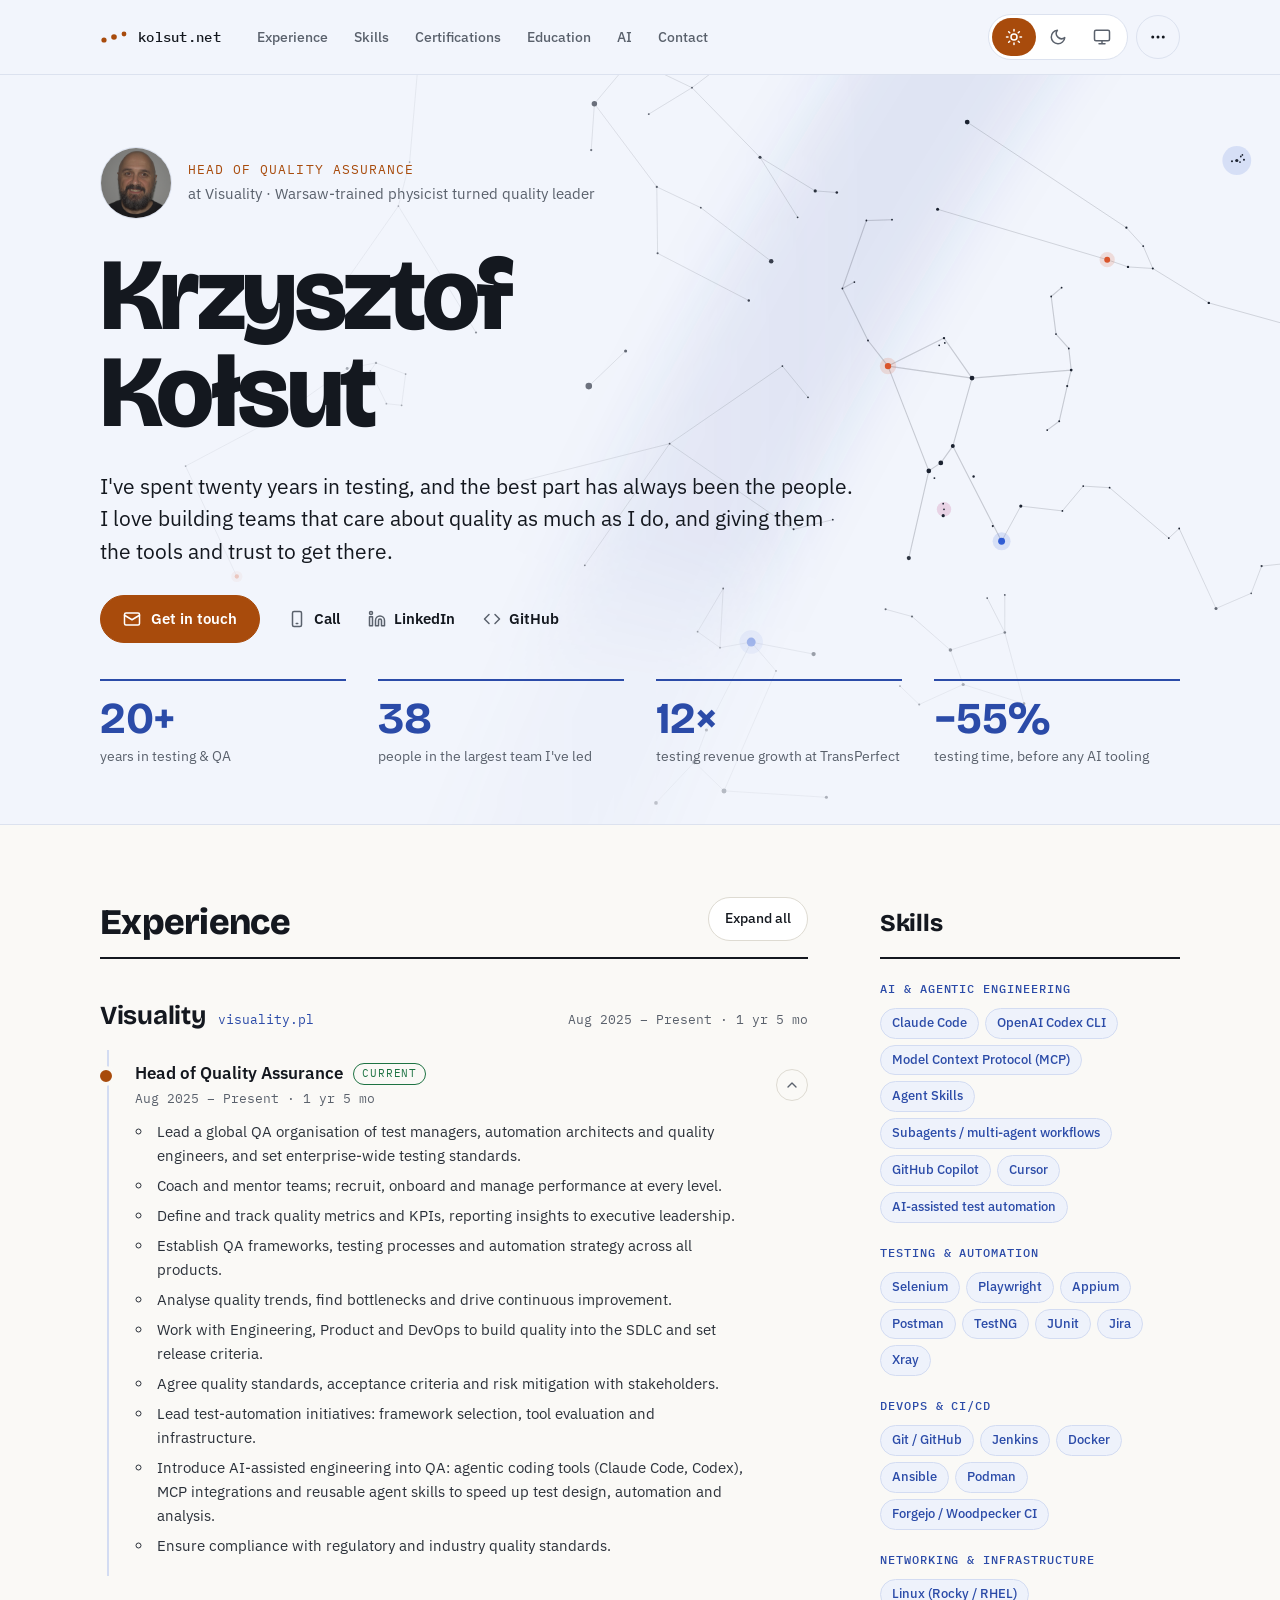
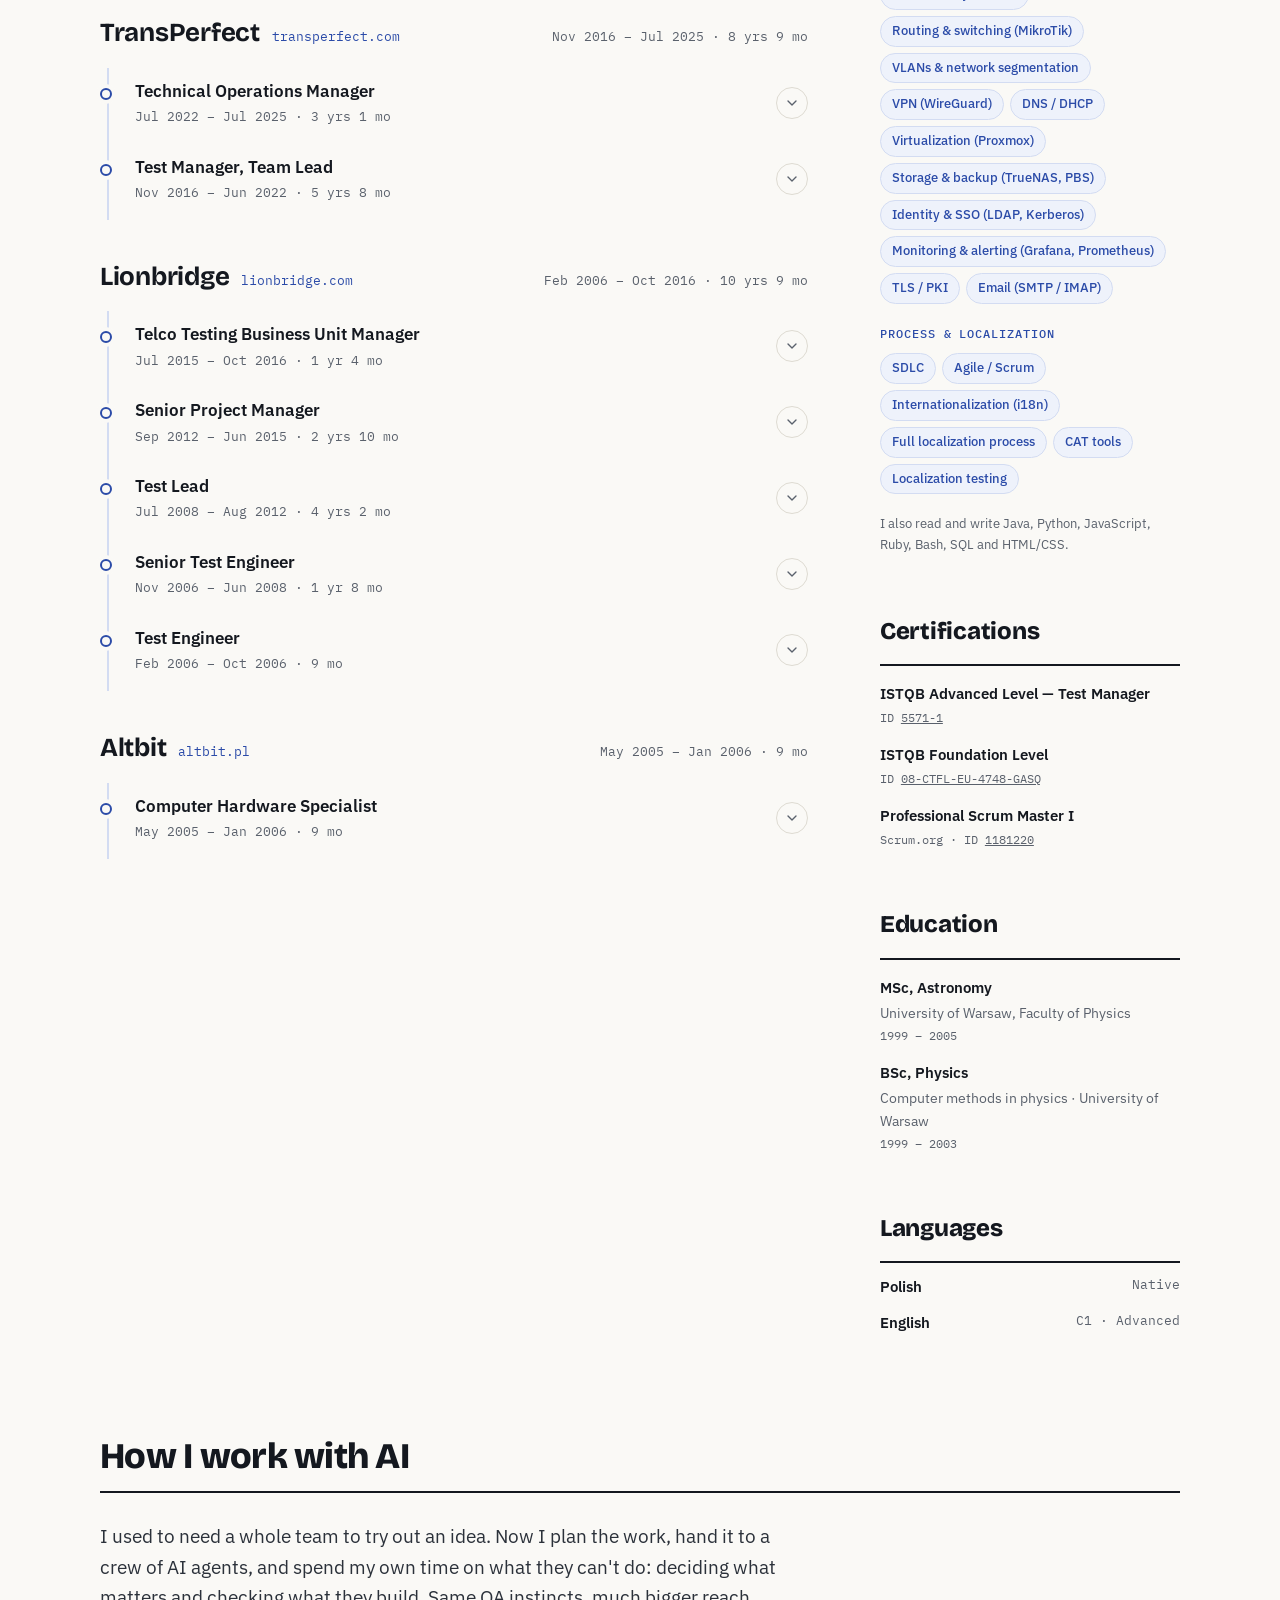
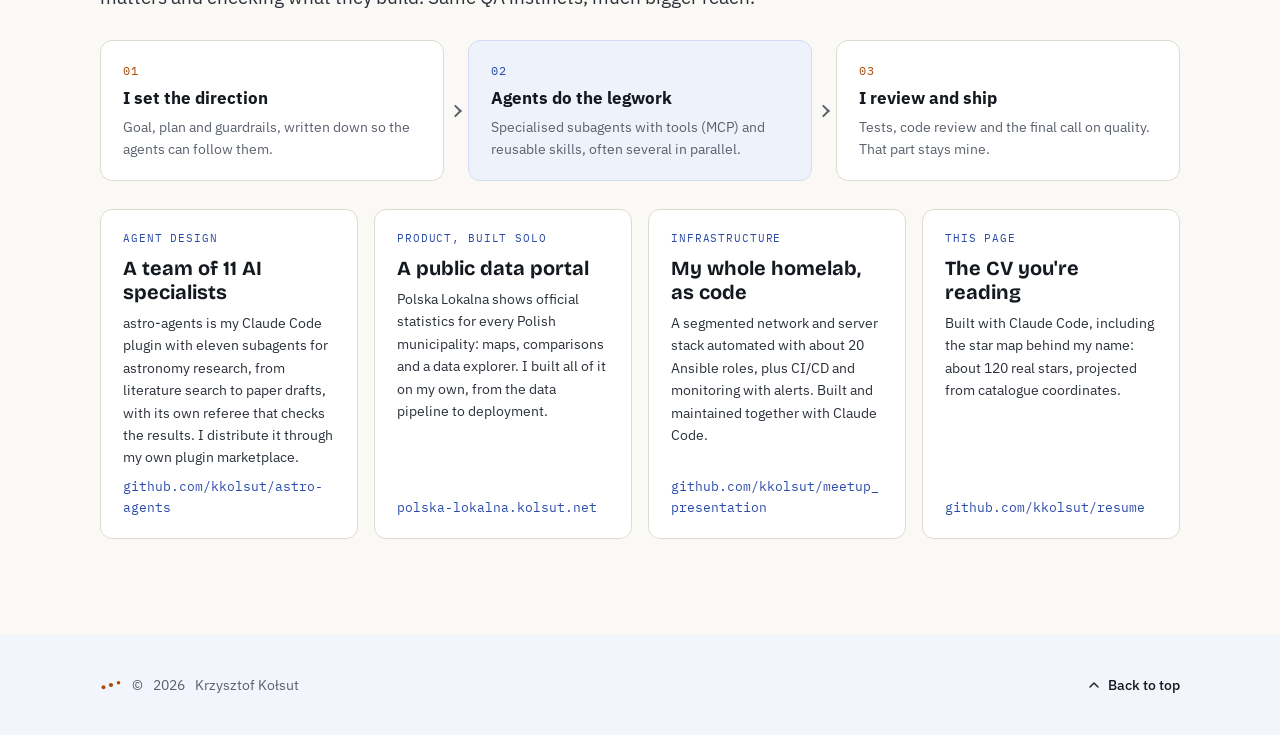
==== index.html @ 527cfa14 "move AI section to the bottom and remove from print" ====
<!DOCTYPE html>
<html lang="en">

<head>
    <meta charset="UTF-8">
    <meta name="viewport" content="width=device-width, initial-scale=1.0">
    <title>Krzysztof Kołsut | CV</title>
    <meta name="description" content="Krzysztof Kołsut — Head of Quality Assurance. Two decades in software testing, test automation and quality leadership.">

    <script>
        // Apply the saved theme before first paint to avoid a flash.
        (function () {
            var pref = 'light';
            try { pref = localStorage.getItem('theme') || 'light'; } catch (e) {}
            var dark = pref === 'dark' || (pref === 'system' && window.matchMedia('(prefers-color-scheme: dark)').matches);
            document.documentElement.setAttribute('data-theme', pref);
            document.documentElement.setAttribute('data-scheme', dark ? 'dark' : 'light');
        })();
    </script>

    <link rel="preconnect" href="https://fonts.googleapis.com">
    <link rel="preconnect" href="https://fonts.gstatic.com" crossorigin>
    <link
        href="https://fonts.googleapis.com/css2?family=Bricolage+Grotesque:opsz,wght@12..96,500;12..96,700;12..96,800&family=IBM+Plex+Mono:wght@400;500;600&family=IBM+Plex+Sans:wght@400;500;600&display=swap"
        rel="stylesheet">
    <link rel="stylesheet" href="./style.css">
</head>

<body id="top">
    <header class="site-header no-print">
        <div class="topbar wrap">
            <a class="brand" href="#top">
                <svg class="brand-mark" aria-hidden="true" width="28" height="16" viewBox="0 0 28 16"><circle cx="4" cy="11" r="2.6"></circle><circle cx="14" cy="8" r="2.8"></circle><circle cx="24" cy="5" r="2.4"></circle></svg>
                <span>kolsut.net</span>
            </a>
            <button type="button" class="menu-btn" aria-expanded="false" aria-controls="site-menu" aria-label="Open menu">
                <svg class="icon when-closed" aria-hidden="true" width="20" height="20" viewBox="0 0 24 24"><path d="M4 6h16M4 12h16M4 18h16"></path></svg>
                <svg class="icon when-open" aria-hidden="true" width="20" height="20" viewBox="0 0 24 24"><path d="M18 6 6 18M6 6l12 12"></path></svg>
            </button>
            <div class="topbar-menu" id="site-menu">
                <nav class="topnav" aria-label="Sections">
                    <a href="#experience">Experience</a>
                    <a href="#skills">Skills</a>
                    <a href="#credentials">Certifications</a>
                    <a href="#education">Education</a>
                    <a href="#ai">AI</a>
                    <a href="#contact">Contact</a>
                </nav>
                <div class="topbar-actions">
                    <div class="theme-switch" role="group" aria-label="Colour theme">
                        <button type="button" data-theme-option="light" aria-pressed="false" aria-label="Light theme" title="Light theme">
                            <svg class="icon" aria-hidden="true" width="18" height="18" viewBox="0 0 24 24"><circle cx="12" cy="12" r="4"></circle><path d="M12 2v2M12 20v2M4.9 4.9l1.4 1.4M17.7 17.7l1.4 1.4M2 12h2M20 12h2M4.9 19.1l1.4-1.4M17.7 6.3l1.4-1.4"></path></svg>
                        </button>
                        <button type="button" data-theme-option="dark" aria-pressed="false" aria-label="Dark theme" title="Dark theme">
                            <svg class="icon" aria-hidden="true" width="18" height="18" viewBox="0 0 24 24"><path d="M21 12.8A9 9 0 1 1 11.2 3a7 7 0 0 0 9.8 9.8z"></path></svg>
                        </button>
                        <button type="button" data-theme-option="system" aria-pressed="false" aria-label="Match system theme" title="Match system theme">
                            <svg class="icon" aria-hidden="true" width="18" height="18" viewBox="0 0 24 24"><rect x="2" y="3" width="20" height="14" rx="2"></rect><path d="M8 21h8M12 17v4"></path></svg>
                        </button>
                    </div>
                    <div class="more">
                        <button type="button" class="more-btn" aria-expanded="false" aria-controls="more-menu" aria-label="More actions" title="More actions">
                            <svg class="icon" aria-hidden="true" width="18" height="18" viewBox="0 0 24 24"><circle cx="5" cy="12" r="1"></circle><circle cx="12" cy="12" r="1"></circle><circle cx="19" cy="12" r="1"></circle></svg>
                        </button>
                        <ul class="more-menu" id="more-menu">
                            <li>
                                <button type="button" data-print>
                                    <svg class="icon" aria-hidden="true" width="18" height="18" viewBox="0 0 24 24"><path d="M6 9V2h12v7"></path><path d="M6 18H4a2 2 0 0 1-2-2v-5a2 2 0 0 1 2-2h16a2 2 0 0 1 2 2v5a2 2 0 0 1-2 2h-2"></path><rect x="6" y="14" width="12" height="8"></rect></svg>
                                    Print / save as PDF
                                </button>
                            </li>
                            <li>
                                <button type="button" id="save-contact">
                                    <svg class="icon" aria-hidden="true" width="18" height="18" viewBox="0 0 24 24"><path d="M16 21v-2a4 4 0 0 0-4-4H6a4 4 0 0 0-4 4v2"></path><circle cx="9" cy="7" r="4"></circle><path d="M19 8v6M22 11h-6"></path></svg>
                                    Save contact (vCard)
                                </button>
                            </li>
                            <li>
                                <button type="button" id="copy-email">
                                    <svg class="icon when-idle" aria-hidden="true" width="18" height="18" viewBox="0 0 24 24"><rect x="9" y="9" width="13" height="13" rx="2"></rect><path d="M5 15H4a2 2 0 0 1-2-2V4a2 2 0 0 1 2-2h9a2 2 0 0 1 2 2v1"></path></svg>
                                    <svg class="icon when-copied" aria-hidden="true" width="18" height="18" viewBox="0 0 24 24" stroke-width="2.4"><path d="M20 6 9 17l-5-5"></path></svg>
                                    <span class="copy-label">Copy email address</span>
                                </button>
                            </li>
                        </ul>
                    </div>
                </div>
            </div>
        </div>
    </header>

    <section class="hero" aria-labelledby="name">
        <svg class="sky no-print" aria-hidden="true" viewBox="0 0 1600 1000" preserveAspectRatio="xMaxYMid slice">
        <defs><filter id="sky-blur" x="-20%" y="-50%" width="140%" height="200%"><feGaussianBlur stdDeviation="40"></feGaussianBlur></filter></defs>
        <path class="milky" filter="url(#sky-blur)" d="M1537 -461 L1477 -386 L1421 -314 L1369 -243 L1320 -175 L1273 -108 L1229 -42 L1186 22 L1146 86 L1107 149 L1070 212 L1033 274 L998 337 L964 399 L930 463 L897 527 L865 592 L833 658 L802 725 L771 795 L740 866 L709 940 L678 1017 L648 1097 L618 1181 L587 1269 L557 1363"></path>
        <path class="lines" d="M1209 91 L1408 223 L1429 246 L1441 274 L1410 272 L1384 263 L1172 200 M1441 274 L1511 317 L1637 352 M1637 352 L1646 363 M790 12 L865 48 L950 135 L1019 177 L1046 179 M950 135 L997 210 M865 48 L932 -3 M865 48 L811 81 M743 68 L739 126 M743 68 L821 172 L876 198 L964 265 M821 172 L822 255 L936 314 M790 12 L743 68 M736 421 L782 377 M1017 756 L939 741 L900 748 L872 728 L904 674 L900 748 M939 741 L883 851 L868 891 L820 942 M868 891 L905 927 L1033 935 M939 741 L970 777 L905 927 M1256 682 L1256 729 L1188 751 L1204 794 L1280 818 L1256 729 M1234 686 L1256 729 M1188 751 L1140 709 L1107 700 M1204 794 L1149 819 L1125 796 M1252 615 L1276 571 L1328 577 L1354 546 L1387 548 L1461 611 L1474 599 L1520 699 L1564 680 L1577 646 L1615 642 M978 396 L1010 435 M978 396 L837 493 M1041 588 L992 600 L837 493 L731 645 M837 493 L623 547 M595 354 L498 196 L428 296 M498 196 L512 141 L523 14 M507 406 L502 445 L483 443 L463 402 L470 392 L507 406 M470 392 L434 399 L349 459 L232 521 L296 659 M1735 436 L1742 360 L1799 337 L1869 359 L1840 408 L1811 448 L1735 436 M1811 448 L1827 495"></path>
        <path class="lines lines-main" d="M1180 361 L1110 396 M1180 361 L1215 411 M1110 396 L1215 411 M1191 496 L1176 517 L1161 527 M1110 396 L1161 527 M1215 411 L1191 496 M1161 527 L1136 636 M1191 496 L1252 615 M1110 396 L1085 364 L1053 299 L1083 214 L1115 213 M1053 299 L1068 291 M1215 411 L1339 401 M1327 298 L1314 309 L1320 356 L1336 374 L1339 401 L1334 421 L1324 465 L1309 476"></path>
        <circle class="nebula" cx="1180" cy="575" r="9"></circle>
        <circle class="rigel-glow" cx="1546" cy="139" r="18"></circle>
        <g class="stars">
            <circle cx="1840" cy="408" r="1.1"></circle>
            <circle cx="1327" cy="298" r="1.1"></circle>
            <circle cx="1742" cy="360" r="1.1"></circle>
            <circle cx="512" cy="141" r="1.1"></circle>
            <circle cx="1320" cy="356" r="1.1"></circle>
            <circle cx="1179" cy="568" r="1.1"></circle>
            <circle cx="1083" cy="214" r="1.1"></circle>
            <circle cx="978" cy="396" r="1.1"></circle>
            <circle cx="1309" cy="476" r="1.1"></circle>
            <circle cx="1053" cy="299" r="1.1"></circle>
            <circle cx="502" cy="445" r="1.1"></circle>
            <circle cx="1461" cy="611" r="1.1"></circle>
            <circle cx="1068" cy="291" r="1.1"></circle>
            <circle cx="1181" cy="367" r="1.1"></circle>
            <circle cx="1115" cy="213" r="1.1"></circle>
            <circle cx="865" cy="48" r="1.1"></circle>
            <circle cx="900" cy="748" r="1.1"></circle>
            <circle cx="1328" cy="577" r="1.1"></circle>
            <circle cx="1564" cy="680" r="1.1"></circle>
            <circle cx="1010" cy="435" r="1.1"></circle>
            <circle cx="1256" cy="682" r="1.1"></circle>
            <circle cx="1336" cy="374" r="1.1"></circle>
            <circle cx="463" cy="402" r="1.1"></circle>
            <circle cx="1553" cy="132" r="1.1"></circle>
            <circle cx="1234" cy="686" r="1.1"></circle>
            <circle cx="623" cy="547" r="1.1"></circle>
            <circle cx="483" cy="443" r="1.1"></circle>
            <circle cx="1869" cy="359" r="1.1"></circle>
            <circle cx="1799" cy="337" r="1.1"></circle>
            <circle cx="428" cy="296" r="1.1"></circle>
            <circle cx="1550" cy="141" r="1.1"></circle>
            <circle cx="507" cy="406" r="1.1"></circle>
            <circle cx="997" cy="210" r="1.1"></circle>
            <circle cx="837" cy="493" r="1.1"></circle>
            <circle cx="1085" cy="364" r="1.1"></circle>
            <circle cx="872" cy="728" r="1.1"></circle>
            <circle cx="1174" cy="370" r="1.1"></circle>
            <circle cx="1314" cy="309" r="1.1"></circle>
            <circle cx="904" cy="674" r="1.1"></circle>
            <circle cx="1827" cy="495" r="1.1"></circle>
            <circle cx="1180" cy="575" r="1.1"></circle>
            <circle cx="1354" cy="546" r="1.1"></circle>
            <circle cx="1474" cy="599" r="1.1"></circle>
            <circle cx="523" cy="14" r="1.1"></circle>
            <circle cx="1041" cy="588" r="1.1"></circle>
            <circle cx="970" cy="777" r="1.1"></circle>
            <circle cx="498" cy="196" r="1.1"></circle>
            <circle cx="876" cy="198" r="1.1"></circle>
            <circle cx="1387" cy="548" r="1.1"></circle>
            <circle cx="731" cy="645" r="1.1"></circle>
            <circle cx="232" cy="521" r="1.1"></circle>
            <circle cx="349" cy="459" r="1.1"></circle>
            <circle cx="1551" cy="134" r="1.1"></circle>
            <circle cx="1168" cy="536" r="1.2"></circle>
            <circle cx="811" cy="81" r="1.2"></circle>
            <circle cx="1125" cy="796" r="1.2"></circle>
            <circle cx="1429" cy="246" r="1.2"></circle>
            <circle cx="992" cy="600" r="1.2"></circle>
            <circle cx="1615" cy="642" r="1.2"></circle>
            <circle cx="1324" cy="465" r="1.2"></circle>
            <circle cx="1637" cy="352" r="1.3"></circle>
            <circle cx="1555" cy="138" r="1.3"></circle>
            <circle cx="1107" cy="700" r="1.3"></circle>
            <circle cx="1334" cy="421" r="1.3"></circle>
            <circle cx="1441" cy="274" r="1.3"></circle>
            <circle cx="1241" cy="596" r="1.3"></circle>
            <circle cx="1646" cy="363" r="1.3"></circle>
            <circle cx="1540" cy="140" r="1.3"></circle>
            <circle cx="932" cy="-3" r="1.3"></circle>
            <circle cx="822" cy="255" r="1.3"></circle>
            <circle cx="1149" cy="819" r="1.3"></circle>
            <circle cx="739" cy="126" r="1.4"></circle>
            <circle cx="1140" cy="709" r="1.4"></circle>
            <circle cx="1408" cy="223" r="1.4"></circle>
            <circle cx="821" cy="172" r="1.4"></circle>
            <circle cx="595" cy="354" r="1.4"></circle>
            <circle cx="1577" cy="646" r="1.4"></circle>
            <circle cx="1811" cy="448" r="1.5"></circle>
            <circle cx="1410" cy="272" r="1.5"></circle>
            <circle cx="1511" cy="317" r="1.5"></circle>
            <circle cx="470" cy="392" r="1.5"></circle>
            <circle cx="1180" cy="361" r="1.5"></circle>
            <circle cx="1217" cy="534" r="1.5"></circle>
            <circle cx="936" cy="314" r="1.5"></circle>
            <circle cx="1046" cy="179" r="1.6"></circle>
            <circle cx="1256" cy="729" r="1.6"></circle>
            <circle cx="1339" cy="401" r="1.7"></circle>
            <circle cx="1280" cy="818" r="1.7"></circle>
            <circle cx="434" cy="399" r="1.8"></circle>
            <circle cx="1172" cy="200" r="1.9"></circle>
            <circle cx="883" cy="851" r="1.9"></circle>
            <circle cx="1033" cy="935" r="1.9"></circle>
            <circle cx="950" cy="135" r="1.9"></circle>
            <circle cx="1520" cy="699" r="1.9"></circle>
            <circle cx="782" cy="377" r="1.9"></circle>
            <circle cx="1019" cy="177" r="2.0"></circle>
            <circle cx="1546" cy="139" r="2.0"></circle>
            <circle cx="1204" cy="794" r="2.0"></circle>
            <circle cx="1276" cy="571" r="2.0"></circle>
            <circle cx="1179" cy="583" r="2.0"></circle>
            <circle cx="1188" cy="751" r="2.2"></circle>
            <circle cx="1735" cy="436" r="2.2"></circle>
            <circle cx="820" cy="942" r="2.3"></circle>
            <circle cx="1191" cy="496" r="2.5"></circle>
            <circle cx="1136" cy="636" r="2.6"></circle>
            <circle cx="1017" cy="756" r="2.7"></circle>
            <circle cx="964" cy="265" r="2.8"></circle>
            <circle cx="868" cy="891" r="2.8"></circle>
            <circle cx="1161" cy="527" r="2.9"></circle>
            <circle cx="1176" cy="517" r="3.0"></circle>
            <circle cx="1209" cy="91" r="3.0"></circle>
            <circle cx="1215" cy="411" r="3.0"></circle>
            <circle cx="790" cy="12" r="3.1"></circle>
            <circle cx="905" cy="927" r="3.1"></circle>
            <circle cx="743" cy="68" r="3.4"></circle>
            <circle cx="736" cy="421" r="4.1"></circle>
        </g>
        <circle class="betel-glow" cx="296" cy="659" r="7.0"></circle><circle class="betel" cx="296" cy="659" r="2.7"></circle>
        <circle class="betel-glow" cx="1384" cy="263" r="9.5"></circle><circle class="betel" cx="1384" cy="263" r="3.7"></circle>
        <circle class="betel-glow" cx="1110" cy="396" r="10.3"></circle><circle class="betel" cx="1110" cy="396" r="4.0"></circle>
        <circle class="rigel-glow" cx="1252" cy="615" r="11.2"></circle><circle class="rigel" cx="1252" cy="615" r="4.3"></circle>
        <circle class="rigel-glow" cx="939" cy="741" r="14.7"></circle><circle class="rigel" cx="939" cy="741" r="5.6"></circle>
        </svg>

        <div class="hero-body wrap">
            <div class="who">
                <img class="portrait" src="images/picture.jpg" alt="Krzysztof Kołsut">
                <div class="who-text">
                    <span class="role-label">Head of Quality Assurance</span>
                    <span class="role-sub">at Visuality · Warsaw-trained physicist turned quality leader</span>
                </div>
            </div>

            <h1 id="name">Krzysztof Kołsut</h1>

            <p class="lede">I've spent twenty years in testing, and the best part has always been the people. I love building teams that care about quality as much as I do, and giving them the tools and trust to get there.</p>

            <div id="contact" class="cta-row no-print">
                <a class="cta primary" href="mailto:krzysztof.kolsut@gmail.com">
                    <svg class="icon" aria-hidden="true" width="18" height="18" viewBox="0 0 24 24"><rect x="2" y="4" width="20" height="16" rx="2"></rect><path d="m22 7-10 6L2 7"></path></svg>
                    Get in touch
                </a>
                <a class="cta-link" href="tel:+48502040315" title="+48 502 040 315">
                    <svg class="icon" aria-hidden="true" width="18" height="18" viewBox="0 0 24 24"><rect x="6" y="2" width="12" height="20" rx="2"></rect><path d="M11 18h2"></path></svg>
                    Call
                </a>
                <a class="cta-link" href="https://www.linkedin.com/in/krzysztof-kolsut-56654b51" target="_blank" rel="noopener">
                    <svg class="icon" aria-hidden="true" width="18" height="18" viewBox="0 0 24 24"><path d="M16 8a6 6 0 0 1 6 6v7h-4v-7a2 2 0 0 0-4 0v7h-4v-7a6 6 0 0 1 6-6z"></path><rect x="2" y="9" width="4" height="12"></rect><circle cx="4" cy="4" r="2"></circle></svg>
                    LinkedIn
                </a>
                <a class="cta-link" href="https://github.com/kkolsut" target="_blank" rel="noopener">
                    <svg class="icon" aria-hidden="true" width="18" height="18" viewBox="0 0 24 24"><path d="m16 18 6-6-6-6"></path><path d="m8 6-6 6 6 6"></path></svg>
                    GitHub
                </a>
            </div>

            <ul class="contact" aria-label="Contact">
                <li>
                    <svg class="icon" aria-hidden="true" width="16" height="16" viewBox="0 0 24 24"><rect x="2" y="4" width="20" height="16" rx="2"></rect><path d="m22 7-10 6L2 7"></path></svg>
                    <a href="mailto:krzysztof.kolsut@gmail.com">krzysztof.kolsut@gmail.com</a>
                </li>
                <li>
                    <svg class="icon" aria-hidden="true" width="16" height="16" viewBox="0 0 24 24"><rect x="6" y="2" width="12" height="20" rx="2"></rect><path d="M11 18h2"></path></svg>
                    <a href="tel:+48502040315">+48 502 040 315</a>
                </li>
                <li>
                    <svg class="icon" aria-hidden="true" width="16" height="16" viewBox="0 0 24 24"><path d="M16 8a6 6 0 0 1 6 6v7h-4v-7a2 2 0 0 0-4 0v7h-4v-7a6 6 0 0 1 6-6z"></path><rect x="2" y="9" width="4" height="12"></rect><circle cx="4" cy="4" r="2"></circle></svg>
                    <a href="https://www.linkedin.com/in/krzysztof-kolsut-56654b51" target="_blank" rel="noopener" title="linkedin.com/in/krzysztof-kolsut-56654b51">linkedin.com/in/krzysztof-kolsut-56654b51</a>
                </li>
                <li>
                    <svg class="icon" aria-hidden="true" width="16" height="16" viewBox="0 0 24 24"><path d="m16 18 6-6-6-6"></path><path d="m8 6-6 6 6 6"></path></svg>
                    <a href="https://github.com/kkolsut" target="_blank" rel="noopener">github.com/kkolsut</a>
                </li>
            </ul>

            <dl class="stats">
                <div>
                    <dt>years in testing &amp; QA</dt>
                    <dd id="stat-years">20+</dd>
                </div>
                <div>
                    <dt>people in the largest team I've led</dt>
                    <dd>38</dd>
                </div>
                <div>
                    <dt>testing revenue growth at TransPerfect</dt>
                    <dd>12×</dd>
                </div>
                <div>
                    <dt>testing time, before any AI tooling</dt>
                    <dd>−55%</dd>
                </div>
            </dl>
        </div>
    </section>

    <main class="main wrap">
        <section id="experience" class="experience" aria-labelledby="exp-h">
            <div class="section-head">
                <h2 id="exp-h">Experience</h2>
                <button type="button" class="ghost-btn no-print" id="toggle-all">Expand all</button>
            </div>

            <article class="company">
                <div class="company-lead">
                <header class="company-head">
                        <div class="company-name">
                            <h3>Visuality</h3>
                            <a href="https://visuality.pl" target="_blank" rel="noopener">visuality.pl</a>
                        </div>
                        <span class="meta" data-span>Aug 2025 – Present · 1 yr 3 mo</span>
                    </header>
                    <ol class="roles">
                        <li class="role current" data-from="2025-08">
                            <button type="button" class="role-toggle" aria-expanded="true">
                                <span class="role-main">
                                    <span class="role-title-row">
                                        <span class="role-title">Head of Quality Assurance</span>
                                        <span class="badge">Current</span>
                                    </span>
                                    <span class="meta" data-span>Aug 2025 – Present · 1 yr 3 mo</span>
                                </span>
                                <span class="chev no-print" aria-hidden="true"><svg class="icon" width="16" height="16" viewBox="0 0 24 24"><path d="m6 9 6 6 6-6"></path></svg></span>
                            </button>
                            <ul class="bullets">
                                <li>Lead a global QA organisation of test managers, automation architects and quality engineers, and set enterprise-wide testing standards.</li>
                                <li>Coach and mentor teams; recruit, onboard and manage performance at every level.</li>
                                <li>Define and track quality metrics and KPIs, reporting insights to executive leadership.</li>
                                <li>Establish QA frameworks, testing processes and automation strategy across all products.</li>
                                <li>Analyse quality trends, find bottlenecks and drive continuous improvement.</li>
                                <li>Work with Engineering, Product and DevOps to build quality into the SDLC and set release criteria.</li>
                                <li>Agree quality standards, acceptance criteria and risk mitigation with stakeholders.</li>
                                <li>Lead test-automation initiatives: framework selection, tool evaluation and infrastructure.</li>
                                <li>Introduce AI-assisted engineering into QA: agentic coding tools (Claude Code, Codex), MCP integrations and reusable agent skills to speed up test design, automation and analysis.</li>
                                <li>Ensure compliance with regulatory and industry quality standards.</li>
                            </ul>
                        </li>
                    </ol>
                </div>
            </article>

            <article class="company">
                <div class="company-lead">
                <header class="company-head">
                        <div class="company-name">
                            <h3>TransPerfect</h3>
                            <a href="https://www.transperfect.com" target="_blank" rel="noopener">transperfect.com</a>
                        </div>
                        <span class="meta" data-span>Nov 2016 – Jul 2025 · 8 yrs 9 mo</span>
                    </header>
                    <ol class="roles">
                        <li class="role" data-from="2022-07" data-to="2025-07">
                            <button type="button" class="role-toggle" aria-expanded="false">
                                <span class="role-main">
                                    <span class="role-title-row"><span class="role-title">Technical Operations Manager</span></span>
                                    <span class="meta" data-span>Jul 2022 – Jul 2025 · 3 yrs 1 mo</span>
                                </span>
                                <span class="chev no-print" aria-hidden="true"><svg class="icon" width="16" height="16" viewBox="0 0 24 24"><path d="m6 9 6 6 6-6"></path></svg></span>
                            </button>
                            <ul class="bullets" hidden>
                                <li>Grew the testing business from about $60k to $700k–800k in monthly revenue.</li>
                                <li>Led a global team of up to 38 test-automation managers, leads and engineers through training, coaching and development.</li>
                                <li>Hired dozens of people and owned recruitment, selection, training and evaluation.</li>
                                <li>Forecast and analysed revenue growth, profitability, quality and retention; set and monitored team KPIs.</li>
                                <li>Wrote policies, procedures and SOPs.</li>
                                <li>Supported presales as subject-matter expert in phone and on-site customer meetings.</li>
                                <li>Expanded testing and QA service offerings to meet changing industry demand.</li>
                            </ul>
                        </li>
                    </ol>
                </div>
                <ol class="roles">
                    <li class="role" data-from="2016-11" data-to="2022-06">
                        <button type="button" class="role-toggle" aria-expanded="false">
                            <span class="role-main">
                                <span class="role-title-row"><span class="role-title">Test Manager, Team Lead</span></span>
                                <span class="meta" data-span>Nov 2016 – Jun 2022 · 5 yrs 8 mo</span>
                            </span>
                            <span class="chev no-print" aria-hidden="true"><svg class="icon" width="16" height="16" viewBox="0 0 24 24"><path d="m6 9 6 6 6-6"></path></svg></span>
                        </button>
                        <ul class="bullets" hidden>
                            <li>Managed the full lifecycle of multilingual and functional testing projects.</li>
                            <li>Coordinated schedules and budgets with contract testers for on-time, cost-effective delivery.</li>
                            <li>Cut testing time by 55% through process changes and automation, before any AI tooling.</li>
                            <li>Shortened a release test cycle from three months to a single round of about a month.</li>
                            <li>Reached 100% automation coverage on some projects, with a crawler that detected product changes automatically.</li>
                            <li>Led the team toward customer-satisfaction and business KPIs; ran attendance, reviews, coaching and development.</li>
                            <li>Supported Sales in winning new customers.</li>
                        </ul>
                    </li>
                </ol>
            </article>

            <article class="company">
                <div class="company-lead">
                <header class="company-head">
                        <div class="company-name">
                            <h3>Lionbridge</h3>
                            <a href="https://www.lionbridge.com" target="_blank" rel="noopener">lionbridge.com</a>
                        </div>
                        <span class="meta" data-span>Feb 2006 – Oct 2016 · 10 yrs 9 mo</span>
                    </header>
                    <ol class="roles">
                        <li class="role" data-from="2015-07" data-to="2016-10">
                            <button type="button" class="role-toggle" aria-expanded="false">
                                <span class="role-main">
                                    <span class="role-title-row"><span class="role-title">Telco Testing Business Unit Manager</span></span>
                                    <span class="meta" data-span>Jul 2015 – Oct 2016 · 1 yr 4 mo</span>
                                </span>
                                <span class="chev no-print" aria-hidden="true"><svg class="icon" width="16" height="16" viewBox="0 0 24 24"><path d="m6 9 6 6 6-6"></path></svg></span>
                            </button>
                            <ul class="bullets" hidden>
                                <li>Supervised implementation of customer requirements.</li>
                                <li>Managed resources, recruitment, training and performance evaluation.</li>
                                <li>Created test plans and procedures; ran testing projects to established guidelines.</li>
                                <li>Supported sales activities.</li>
                            </ul>
                        </li>
                    </ol>
                </div>
                <ol class="roles">
                    <li class="role" data-from="2012-09" data-to="2015-06">
                        <button type="button" class="role-toggle" aria-expanded="false">
                            <span class="role-main">
                                <span class="role-title-row"><span class="role-title">Senior Project Manager</span></span>
                                <span class="meta" data-span>Sep 2012 – Jun 2015 · 2 yrs 10 mo</span>
                            </span>
                            <span class="chev no-print" aria-hidden="true"><svg class="icon" width="16" height="16" viewBox="0 0 24 24"><path d="m6 9 6 6 6-6"></path></svg></span>
                        </button>
                        <ul class="bullets" hidden>
                            <li>Managed complex projects end to end: planning, scheduling, budgeting and invoicing.</li>
                            <li>Supported test leads in production; drafted project plans, training and vendor materials.</li>
                            <li>Handled resource allocation and customer reporting; ensured procedural compliance.</li>
                        </ul>
                    </li>
                    <li class="role" data-from="2008-07" data-to="2012-08">
                        <button type="button" class="role-toggle" aria-expanded="false">
                            <span class="role-main">
                                <span class="role-title-row"><span class="role-title">Test Lead</span></span>
                                <span class="meta" data-span>Jul 2008 – Aug 2012 · 4 yrs 2 mo</span>
                            </span>
                            <span class="chev no-print" aria-hidden="true"><svg class="icon" width="16" height="16" viewBox="0 0 24 24"><path d="m6 9 6 6 6-6"></path></svg></span>
                        </button>
                        <ul class="bullets" hidden>
                            <li>Drafted project plans, training and testing guidelines.</li>
                            <li>Handled scheduling, budgeting, invoicing, resource allocation and customer reporting.</li>
                        </ul>
                    </li>
                    <li class="role" data-from="2006-11" data-to="2008-06">
                        <button type="button" class="role-toggle" aria-expanded="false">
                            <span class="role-main">
                                <span class="role-title-row"><span class="role-title">Senior Test Engineer</span></span>
                                <span class="meta" data-span>Nov 2006 – Jun 2008 · 1 yr 8 mo</span>
                            </span>
                            <span class="chev no-print" aria-hidden="true"><svg class="icon" width="16" height="16" viewBox="0 0 24 24"><path d="m6 9 6 6 6-6"></path></svg></span>
                        </button>
                        <ul class="bullets" hidden>
                            <li>Created and implemented test plans; managed QA testing by test engineers.</li>
                            <li>Coordinated with test teams in the USA, Ireland, China, Finland and Japan.</li>
                            <li>Solved technical problems; managed resources and time reporting.</li>
                        </ul>
                    </li>
                    <li class="role" data-from="2006-02" data-to="2006-10">
                        <button type="button" class="role-toggle" aria-expanded="false">
                            <span class="role-main">
                                <span class="role-title-row"><span class="role-title">Test Engineer</span></span>
                                <span class="meta" data-span>Feb 2006 – Oct 2006 · 9 mo</span>
                            </span>
                            <span class="chev no-print" aria-hidden="true"><svg class="icon" width="16" height="16" viewBox="0 0 24 24"><path d="m6 9 6 6 6-6"></path></svg></span>
                        </button>
                        <ul class="bullets" hidden>
                            <li>Verified localised software and documentation against specifications.</li>
                            <li>Executed test plans and reported defects per project guidelines.</li>
                        </ul>
                    </li>
                </ol>
            </article>

            <article class="company">
                <div class="company-lead">
                <header class="company-head">
                        <div class="company-name">
                            <h3>Altbit</h3>
                            <a href="https://altbit.pl" target="_blank" rel="noopener">altbit.pl</a>
                        </div>
                        <span class="meta" data-span>May 2005 – Jan 2006 · 9 mo</span>
                    </header>
                    <ol class="roles">
                        <li class="role" data-from="2005-05" data-to="2006-01">
                            <button type="button" class="role-toggle" aria-expanded="false">
                                <span class="role-main">
                                    <span class="role-title-row"><span class="role-title">Computer Hardware Specialist</span></span>
                                    <span class="meta" data-span>May 2005 – Jan 2006 · 9 mo</span>
                                </span>
                                <span class="chev no-print" aria-hidden="true"><svg class="icon" width="16" height="16" viewBox="0 0 24 24"><path d="m6 9 6 6 6-6"></path></svg></span>
                            </button>
                            <ul class="bullets" hidden>
                                <li>Built and repaired computer hardware.</li>
                                <li>Developed and administered corporate customer networks.</li>
                                <li>Supported corporate customers with general computer problems.</li>
                            </ul>
                        </li>
                    </ol>
                </div>
            </article>
        </section>

        <aside class="sidebar">
            <section id="skills" class="side-section skills" aria-labelledby="skills-h">
                <h2 id="skills-h">Skills</h2>
                <div class="skill-group">
                    <h3>AI &amp; agentic engineering</h3>
                    <ul class="chips">
                        <li>Claude Code</li><li>OpenAI Codex CLI</li><li>Model Context Protocol (MCP)</li><li>Agent Skills</li><li>Subagents / multi-agent workflows</li><li>GitHub Copilot</li><li>Cursor</li><li>AI-assisted test automation</li>
                    </ul>
                </div>
                <div class="skill-group">
                    <h3>Testing &amp; automation</h3>
                    <ul class="chips">
                        <li>Selenium</li><li>Playwright</li><li>Appium</li><li>Postman</li><li>TestNG</li><li>JUnit</li><li>Jira</li><li>Xray</li>
                    </ul>
                </div>
                <div class="skill-group">
                    <h3>DevOps &amp; CI/CD</h3>
                    <ul class="chips">
                        <li>Git / GitHub</li><li>Jenkins</li><li>Docker</li><li>Ansible</li><li>Podman</li><li>Forgejo / Woodpecker CI</li>
                    </ul>
                </div>
                <div class="skill-group">
                    <h3>Networking &amp; infrastructure</h3>
                    <ul class="chips">
                        <li>Linux (Rocky / RHEL)</li><li>Routing &amp; switching (MikroTik)</li><li>VLANs &amp; network segmentation</li><li>VPN (WireGuard)</li><li>DNS / DHCP</li><li>Virtualization (Proxmox)</li><li>Storage &amp; backup (TrueNAS, PBS)</li><li>Identity &amp; SSO (LDAP, Kerberos)</li><li>Monitoring &amp; alerting (Grafana, Prometheus)</li><li>TLS / PKI</li><li>Email (SMTP / IMAP)</li>
                    </ul>
                </div>
                <div class="skill-group">
                    <h3>Process &amp; localization</h3>
                    <ul class="chips">
                        <li>SDLC</li><li>Agile / Scrum</li><li>Internationalization (i18n)</li><li>Full localization process</li><li>CAT tools</li><li>Localization testing</li>
                    </ul>
                </div>
                <p class="skill-note">I also read and write Java, Python, JavaScript, Ruby, Bash, SQL and HTML/CSS.</p>
            </section>

            <section id="credentials" class="side-section" aria-labelledby="cert-h">
                <h2 id="cert-h">Certifications</h2>
                <div class="entry">
                    <span class="entry-title">ISTQB Advanced Level — Test Manager</span>
                    <span class="meta">ID <a href="https://www.gasq.org/en/registration/expert/77784fe8-1e2e-4d4e-a2fc-695b3a89bafb.html" target="_blank" rel="noopener">5571-1</a></span>
                </div>
                <div class="entry">
                    <span class="entry-title">ISTQB Foundation Level</span>
                    <span class="meta">ID <a href="https://www.gasq.org/en/registration/expert/77784fe8-1e2e-4d4e-a2fc-695b3a89bafb.html" target="_blank" rel="noopener">08-CTFL-EU-4748-GASQ</a></span>
                </div>
                <div class="entry">
                    <span class="entry-title">Professional Scrum Master I</span>
                    <span class="meta">Scrum.org · ID <a href="https://www.scrum.org/user/1513397" target="_blank" rel="noopener">1181220</a></span>
                </div>
            </section>

            <section id="education" class="side-section" aria-labelledby="edu-h">
                <h2 id="edu-h">Education</h2>
                <div class="entry">
                    <span class="entry-title">MSc, Astronomy</span>
                    <span class="entry-sub">University of Warsaw, Faculty of Physics</span>
                    <span class="meta">1999 – 2005</span>
                </div>
                <div class="entry">
                    <span class="entry-title">BSc, Physics</span>
                    <span class="entry-sub">Computer methods in physics · University of Warsaw</span>
                    <span class="meta">1999 – 2003</span>
                </div>
            </section>

            <section class="side-section languages" aria-labelledby="lang-h">
                <h2 id="lang-h">Languages</h2>
                <div class="lang"><span class="entry-title">Polish</span><span class="meta">Native</span></div>
                <div class="lang"><span class="entry-title">English</span><span class="meta">C1 · Advanced</span></div>
            </section>
        </aside>

        <div class="print-footer print-only" style="flex: 1 1 100%">
            <span>Latest version: kolsut.net</span>
            <span>Printed <span id="printed-on"></span></span>
        </div>
    </main>

    <section id="ai" class="ai wrap no-print" aria-labelledby="ai-h">
        <div class="section-head">
            <h2 id="ai-h">How I work with AI</h2>
        </div>

        <p class="ai-lede">I used to need a whole team to try out an idea. Now I plan the work, hand it to a crew of AI agents, and spend my own time on what they can't do: deciding what matters and checking what they build. Same QA instincts, much bigger reach.</p>

        <ol class="ai-flow" aria-label="My AI workflow">
            <li>
                <span class="ai-step">01</span>
                <strong>I set the direction</strong>
                <span>Goal, plan and guardrails, written down so the agents can follow them.</span>
            </li>
            <li>
                <span class="ai-step">02</span>
                <strong>Agents do the legwork</strong>
                <span>Specialised subagents with tools (MCP) and reusable skills, often several in parallel.</span>
            </li>
            <li>
                <span class="ai-step">03</span>
                <strong>I review and ship</strong>
                <span>Tests, code review and the final call on quality. That part stays mine.</span>
            </li>
        </ol>

        <div class="ai-cards">
            <article class="ai-card">
                <span class="ai-tag">Agent design</span>
                <h3>A team of 11 AI specialists</h3>
                <p>astro-agents is my Claude Code plugin with eleven subagents for astronomy research, from literature search to paper drafts, with its own referee that checks the results. I distribute it through my own plugin marketplace.</p>
                <a href="https://github.com/kkolsut/astro-agents" target="_blank" rel="noopener">github.com/kkolsut/astro-agents</a>
            </article>
            <article class="ai-card">
                <span class="ai-tag">Product, built solo</span>
                <h3>A public data portal</h3>
                <p>Polska Lokalna shows official statistics for every Polish municipality: maps, comparisons and a data explorer. I built all of it on my own, from the data pipeline to deployment.</p>
                <a href="https://polska-lokalna.kolsut.net" target="_blank" rel="noopener">polska-lokalna.kolsut.net</a>
            </article>
            <article class="ai-card">
                <span class="ai-tag">Infrastructure</span>
                <h3>My whole homelab, as code</h3>
                <p>A segmented network and server stack automated with about 20 Ansible roles, plus CI/CD and monitoring with alerts. Built and maintained together with Claude Code.</p>
                <a href="https://github.com/kkolsut/meetup_presentation" target="_blank" rel="noopener" title="Meetup slides: How I've Over-Engineered My Homelab">github.com/kkolsut/meetup_presentation</a>
            </article>
            <article class="ai-card">
                <span class="ai-tag">This page</span>
                <h3>The CV you're reading</h3>
                <p>Built with Claude Code, including the star map behind my name: about 120 real stars, projected from catalogue coordinates.</p>
                <a href="https://github.com/kkolsut/resume" target="_blank" rel="noopener">github.com/kkolsut/resume</a>
            </article>
        </div>
    </section>

    <footer class="site-footer no-print">
        <div class="wrap">
            <span class="brand-line">
                <svg class="brand-mark" aria-hidden="true" width="22" height="12" viewBox="0 0 28 16"><circle cx="4" cy="11" r="2.6"></circle><circle cx="14" cy="8" r="2.8"></circle><circle cx="24" cy="5" r="2.4"></circle></svg>
                © <span id="year">2026</span> Krzysztof Kołsut
            </span>
            <a class="to-top" href="#top">
                <svg class="icon" aria-hidden="true" width="16" height="16" viewBox="0 0 24 24"><path d="m18 15-6-6-6 6"></path></svg>
                Back to top
            </a>
        </div>
    </footer>

    <script>
        (function () {
            var root = document.documentElement;
            var MON = ['Jan', 'Feb', 'Mar', 'Apr', 'May', 'Jun', 'Jul', 'Aug', 'Sep', 'Oct', 'Nov', 'Dec'];
            var now = new Date();
            var cur = [now.getFullYear(), now.getMonth() + 1];

            // ---- Theme: light / dark / system ----
            var mq = window.matchMedia('(prefers-color-scheme: dark)');
            var themeButtons = document.querySelectorAll('[data-theme-option]');

            function applyTheme(pref) {
                var dark = pref === 'dark' || (pref === 'system' && mq.matches);
                root.setAttribute('data-theme', pref);
                root.setAttribute('data-scheme', dark ? 'dark' : 'light');
                themeButtons.forEach(function (b) {
                    b.setAttribute('aria-pressed', b.dataset.themeOption === pref ? 'true' : 'false');
                });
            }

            themeButtons.forEach(function (b) {
                b.addEventListener('click', function () {
                    var pref = b.dataset.themeOption;
                    try { localStorage.setItem('theme', pref); } catch (e) {}
                    applyTheme(pref);
                });
            });
            mq.addEventListener('change', function () {
                if (root.getAttribute('data-theme') === 'system') applyTheme('system');
            });
            applyTheme(root.getAttribute('data-theme') || 'light');

            // ---- Dates & durations ----
            function parse(s) {
                if (!s) return null;
                var p = s.split('-');
                return [+p[0], +p[1]];
            }
            function months(a, b) { return (b[0] - a[0]) * 12 + (b[1] - a[1]) + 1; }
            function fmt(d) { return d ? MON[d[1] - 1] + ' ' + d[0] : 'Present'; }
            function dur(m) {
                var y = Math.floor(m / 12), r = m % 12;
                return [y ? y + (y === 1 ? ' yr' : ' yrs') : '', r ? r + ' mo' : ''].filter(Boolean).join(' ');
            }
            function spanLabel(from, to) { return fmt(from) + ' – ' + fmt(to) + ' · ' + dur(months(from, to || cur)); }

            var allRoles = document.querySelectorAll('.role');
            allRoles.forEach(function (role) {
                var from = parse(role.dataset.from), to = parse(role.dataset.to);
                role.querySelector('[data-span]').textContent = spanLabel(from, to);
            });
            document.querySelectorAll('.company').forEach(function (co) {
                var roles = co.querySelectorAll('.role');
                var first = parse(roles[roles.length - 1].dataset.from);
                var last = parse(roles[0].dataset.to);
                co.querySelector('.company-head [data-span]').textContent = spanLabel(first, last);
            });

            document.getElementById('stat-years').textContent = Math.floor(months([2006, 2], cur) / 12) + '+';
            document.getElementById('year').textContent = now.getFullYear();
            document.getElementById('printed-on').textContent = now.getDate() + ' ' + MON[now.getMonth()] + ' ' + now.getFullYear();

            // ---- Expand / collapse roles ----
            var toggles = document.querySelectorAll('.role-toggle');
            var toggleAll = document.getElementById('toggle-all');

            function setOpen(btn, open) {
                btn.setAttribute('aria-expanded', open ? 'true' : 'false');
                btn.nextElementSibling.hidden = !open;
            }
            function allOpen() {
                return Array.prototype.every.call(toggles, function (b) { return b.getAttribute('aria-expanded') === 'true'; });
            }
            function syncToggleAll() {
                toggleAll.textContent = allOpen() ? 'Collapse all' : 'Expand all';
            }

            toggles.forEach(function (btn) {
                btn.addEventListener('click', function () {
                    setOpen(btn, btn.getAttribute('aria-expanded') !== 'true');
                    syncToggleAll();
                });
            });
            toggleAll.addEventListener('click', function () {
                var open = !allOpen();
                toggles.forEach(function (b) { setOpen(b, open); });
                syncToggleAll();
            });
            syncToggleAll();

            // ---- Mobile menu ----
            var header = document.querySelector('.site-header');
            var menuBtn = header.querySelector('.menu-btn');
            var desktop = window.matchMedia('(min-width: 1080px)');

            function setMenu(open) {
                header.classList.toggle('open', open);
                menuBtn.setAttribute('aria-expanded', open ? 'true' : 'false');
                menuBtn.setAttribute('aria-label', open ? 'Close menu' : 'Open menu');
            }

            menuBtn.addEventListener('click', function () {
                setMenu(!header.classList.contains('open'));
            });
            header.querySelectorAll('.topnav a').forEach(function (a) {
                a.addEventListener('click', function () { setMenu(false); });
            });
            document.addEventListener('keydown', function (e) {
                if (e.key === 'Escape' && header.classList.contains('open')) {
                    setMenu(false);
                    menuBtn.focus();
                }
            });
            desktop.addEventListener('change', function () {
                if (desktop.matches) setMenu(false);
            });

            // ---- More actions menu (desktop dropdown; inline in the mobile menu) ----
            var more = header.querySelector('.more');
            var moreBtn = more.querySelector('.more-btn');

            function setMore(open) {
                more.classList.toggle('open', open);
                moreBtn.setAttribute('aria-expanded', open ? 'true' : 'false');
            }

            moreBtn.addEventListener('click', function () {
                setMore(!more.classList.contains('open'));
            });
            document.addEventListener('click', function (e) {
                if (!more.contains(e.target)) setMore(false);
            });
            document.addEventListener('keydown', function (e) {
                if (e.key === 'Escape' && more.classList.contains('open')) {
                    setMore(false);
                    moreBtn.focus();
                }
            });

            // ---- Print ----
            document.querySelectorAll('[data-print]').forEach(function (b) {
                b.addEventListener('click', function () {
                    setMore(false);
                    setMenu(false);
                    window.print();
                });
            });

            // ---- Copy email ----
            var copyBtn = document.getElementById('copy-email');
            var copyLabel = copyBtn.querySelector('.copy-label');
            var copyTimer;
            copyBtn.addEventListener('click', function () {
                try { navigator.clipboard.writeText('krzysztof.kolsut@gmail.com'); } catch (e) {}
                copyBtn.classList.add('copied');
                copyLabel.textContent = 'Copied!';
                clearTimeout(copyTimer);
                copyTimer = setTimeout(function () {
                    copyBtn.classList.remove('copied');
                    copyLabel.textContent = 'Copy email address';
                }, 1800);
            });

            // ---- Save contact (vCard) ----
            document.getElementById('save-contact').addEventListener('click', function () {
                var v = ['BEGIN:VCARD', 'VERSION:3.0', 'N:Kołsut;Krzysztof;;;', 'FN:Krzysztof Kołsut', 'TITLE:Head of Quality Assurance', 'ORG:Visuality', 'EMAIL;TYPE=INTERNET:krzysztof.kolsut@gmail.com', 'TEL;TYPE=CELL:+48502040315', 'URL:https://kolsut.net', 'END:VCARD'].join('\r\n');
                var u = URL.createObjectURL(new Blob([v], { type: 'text/vcard' }));
                var a = document.createElement('a');
                a.href = u;
                a.download = 'krzysztof-kolsut.vcf';
                a.click();
                setTimeout(function () { URL.revokeObjectURL(u); }, 1000);
            });
        })();
    </script>
</body>

</html>
---- style.css ----
/* kolsut.net — v7 "blue + orange" (light hero, duo palette) */

:root {
  --font-display: 'Bricolage Grotesque', system-ui, sans-serif;
  --font-sans: 'IBM Plex Sans', system-ui, sans-serif;
  --font-mono: 'IBM Plex Mono', ui-monospace, monospace;

  /* Shared height of section headers (incl. underline), so the Experience
     and sidebar underlines line up despite different font sizes. */
  --section-head-h: 62px;

  /* page */
  --bg: #FAF9F6;
  --surface: #FFFFFF;
  --ink: #14181F;
  --ink2: #2B313A;
  --muted: #5A616C;
  --line: #DEDBD2;
  --accent: #A84B0C;
  --ok-ink: #1E7343;

  /* hero */
  --hero: #F2F5FC;
  --hero-ink: #14181F;
  --hero-muted: #5A616C;
  --hero-line: #DCE2EF;
  --hero-pill: #FFFFFF;
  --hero-accent: #A84B0C;
  --on-hero-accent: #FFFFFF;
  --hero-accent-hover: #8A3D08;
  --accent-tint: rgba(168, 75, 12, 0.08);

  /* the blue half of the duo palette */
  --blue: #2B4BA8;
  --blue-bg: #EEF2FB;
  --blue-border: #D3DCF2;
  --stat: var(--blue);
  --stat-rule: 2px solid var(--blue);

  /* Orion */
  --star: #1B2230;
  --star-line: rgba(27, 34, 48, 0.2);
  --milky: rgba(43, 75, 168, 0.10);
  --betel: #D9542A;
  --betel-glow: rgba(217, 84, 42, 0.16);
  --rigel: #2F5BD3;
  --rigel-glow: rgba(47, 91, 211, 0.14);
  --nebula: rgba(197, 74, 138, 0.2);

  color-scheme: light;
}

:root[data-scheme="dark"] {
  --bg: #0C1118;
  --surface: #131A23;
  --ink: #E9ECF0;
  --ink2: #CBD2DB;
  --muted: #9DA7B4;
  --line: #26313F;
  --accent: #F5B455;
  --ok-ink: #7DD8A2;

  --hero: #060A0F;
  --hero-ink: #F4F1EA;
  --hero-muted: #9DA7B4;
  --hero-line: rgba(244, 241, 234, 0.14);
  --hero-pill: rgba(244, 241, 234, 0.05);
  --hero-accent: #F5B455;
  --on-hero-accent: #101826;
  --hero-accent-hover: #F8C77A;
  --accent-tint: rgba(245, 180, 85, 0.12);

  --blue: #9DB2F5;
  --blue-bg: rgba(157, 178, 245, 0.10);
  --blue-border: rgba(157, 178, 245, 0.32);

  --star: #F4F1EA;
  --star-line: rgba(244, 241, 234, 0.22);
  --milky: rgba(191, 211, 255, 0.07);
  --betel: #FF8A5C;
  --betel-glow: rgba(255, 138, 92, 0.22);
  --rigel: #BFD3FF;
  --rigel-glow: rgba(191, 211, 255, 0.22);
  --nebula: rgba(230, 120, 180, 0.28);

  color-scheme: dark;
}

*,
*::before,
*::after {
  box-sizing: border-box;
}

html {
  scroll-behavior: smooth;
  /* Keep anchored headings clear of the sticky header. */
  scroll-padding-top: 88px;
}

body {
  margin: 0;
  min-height: 100vh;
  background: var(--bg);
  color: var(--ink);
  font-family: var(--font-sans);
  font-size: 15px;
  line-height: 1.6;
}

a {
  color: inherit;
}

button {
  font: inherit;
  color: inherit;
}

:focus-visible {
  outline: 2px solid var(--hero-accent);
  outline-offset: 2px;
}

.wrap {
  max-width: 1160px;
  margin: 0 auto;
  padding-left: clamp(16px, 4vw, 40px);
  padding-right: clamp(16px, 4vw, 40px);
}

.mono {
  font-family: var(--font-mono);
}

.icon {
  flex: none;
  fill: none;
  stroke: currentColor;
  stroke-width: 2;
  stroke-linecap: round;
  stroke-linejoin: round;
}

.print-only {
  display: none;
}

/* ---------- Hero ---------- */

.hero {
  position: relative;
  overflow: hidden;
  background: var(--hero);
  color: var(--hero-ink);
  border-bottom: 1px solid var(--hero-line);
}

.sky {
  position: absolute;
  inset: 0;
  width: 100%;
  height: 100%;
  pointer-events: none;
}

/* Wide screens: full strength around Orion, dimmed behind the text column
   and the stats row. */
@media (min-width: 1080px) {
  .sky {
    -webkit-mask-image:
      linear-gradient(to right, rgba(0, 0, 0, 0.35) 30%, #000 68%),
      linear-gradient(#000 62%, rgba(0, 0, 0, 0.35) 80%);
    -webkit-mask-composite: source-in;
    mask-image:
      linear-gradient(to right, rgba(0, 0, 0, 0.35) 30%, #000 68%),
      linear-gradient(#000 62%, rgba(0, 0, 0, 0.35) 80%);
    mask-composite: intersect;
  }
}

/* Narrower screens: text runs full width, so dim the whole sky. */
@media (max-width: 1079px) {
  .sky {
    opacity: 0.55;
  }
}

/* Phones: a fixed-size window on the sky with Orion top right,
   fading out before the buttons and contact details. */
@media (max-width: 599px) {
  .sky {
    inset: 0 auto auto auto;
    right: calc(28% - 300px);
    width: auto;
    height: 700px;
    aspect-ratio: 1600 / 1000;
    -webkit-mask-image: linear-gradient(#000 55%, transparent 90%);
    mask-image: linear-gradient(#000 55%, transparent 90%);
  }
}

.sky .milky { fill: none; stroke: var(--milky); stroke-width: 220; stroke-linecap: round; }
.sky .lines { fill: none; stroke: var(--star-line); stroke-width: 1; stroke-linecap: round; stroke-linejoin: round; }
.sky .lines-main { stroke-width: 1.4; }
.sky .stars { fill: var(--star); }
.sky .nebula { fill: var(--nebula); }
.sky .betel-glow { fill: var(--betel-glow); }
.sky .betel { fill: var(--betel); }
.sky .rigel-glow { fill: var(--rigel-glow); }
.sky .rigel { fill: var(--rigel); }

/* Gentle twinkle: brightness dips briefly. Varied durations and offsets
   (via nth-child) keep the stars out of sync. */
@keyframes twinkle {
  0%, 100% { opacity: 1; }
  45% { opacity: 1; }
  60% { opacity: 0.45; }
  75% { opacity: 1; }
}

.sky .stars circle,
.sky .betel-glow,
.sky .rigel-glow {
  animation: twinkle 6s ease-in-out infinite;
}

.sky .stars circle:nth-child(3n) { animation-duration: 7.5s; animation-delay: -2.1s; }
.sky .stars circle:nth-child(3n + 1) { animation-duration: 5.2s; animation-delay: -3.7s; }
.sky .stars circle:nth-child(4n) { animation-duration: 8.3s; animation-delay: -5.4s; }
.sky .stars circle:nth-child(5n + 2) { animation-duration: 9.1s; animation-delay: -1.3s; }
.sky .stars circle:nth-child(7n + 3) { animation-duration: 6.7s; animation-delay: -6.2s; }
.sky .betel-glow { animation-duration: 7.9s; animation-delay: -2.8s; }
.sky .rigel-glow { animation-duration: 6.4s; animation-delay: -4.6s; }

@media (prefers-reduced-motion: reduce) {
  .sky .stars circle,
  .sky .betel-glow,
  .sky .rigel-glow {
    animation: none;
  }
}

/* ---------- Header ---------- */

/* Outside .hero (which clips overflow) so it can stick while scrolling. */
.site-header {
  position: sticky;
  top: 0;
  z-index: 20;
  background: var(--hero);
  color: var(--hero-ink);
  border-bottom: 1px solid var(--hero-line);
}

.topbar {
  display: flex;
  align-items: center;
  gap: 12px 24px;
  padding-top: 14px;
  padding-bottom: 14px;
}

.topbar-menu {
  flex: 1 1 auto;
  display: flex;
  align-items: center;
  gap: 12px 24px;
}

.menu-btn {
  display: none;
  width: 44px;
  height: 44px;
  flex: none;
  align-items: center;
  justify-content: center;
  padding: 0;
  border-radius: 999px;
  border: 1px solid var(--hero-line);
  background: transparent;
  color: var(--hero-ink);
  cursor: pointer;
}

.menu-btn .when-open,
.site-header.open .menu-btn .when-closed {
  display: none;
}

.site-header.open .menu-btn .when-open {
  display: block;
}

/* Below this width the nav no longer fits on one row: collapse it. */
@media (max-width: 1079px) {
  .topbar {
    flex-wrap: wrap;
    justify-content: space-between;
  }

  .menu-btn {
    display: inline-flex;
  }

  .topbar-menu {
    display: none;
    flex-basis: 100%;
    flex-direction: column;
    align-items: stretch;
    gap: 16px;
    padding-bottom: 8px;
    max-height: calc(100dvh - 73px);
    overflow-y: auto;
  }

  .site-header.open .topbar-menu {
    display: flex;
  }

  .topnav {
    flex-direction: column;
    gap: 0;
  }

  .topnav a {
    padding: 12px 4px;
    border-bottom: 1px solid var(--hero-line);
  }

  .site-header .topbar-actions {
    flex-direction: column;
    flex-wrap: nowrap;
    align-items: stretch;
    gap: 12px;
  }

  .theme-switch {
    align-self: flex-start;
  }

  .site-header .more-btn {
    display: none;
  }

  .site-header .more-menu {
    display: block;
    position: static;
    min-width: 0;
    padding: 0;
    border: 0;
    box-shadow: none;
    background: transparent;
  }

  .site-header .more-menu button {
    padding: 12px 4px;
  }
}

.brand {
  display: flex;
  align-items: center;
  gap: 10px;
  min-height: 44px;
  color: var(--hero-ink);
  text-decoration: none;
  font-family: var(--font-mono);
  font-size: 14px;
  font-weight: 500;
  letter-spacing: 0.02em;
}

.brand-mark circle {
  fill: var(--hero-accent);
}

.topnav {
  display: flex;
  flex-wrap: wrap;
  gap: 2px;
  flex: 1 1 auto;
}

.topnav a {
  padding: 10px 12px;
  color: var(--hero-muted);
  text-decoration: none;
  font-size: 14px;
  font-weight: 500;
}

.topnav a:hover {
  color: var(--hero-ink);
}

.topbar-actions {
  display: flex;
  flex-wrap: wrap;
  align-items: center;
  gap: 8px;
}

.theme-switch {
  display: flex;
  padding: 3px;
  border-radius: 999px;
  border: 1px solid var(--hero-line);
  background: var(--hero-pill);
}

.theme-switch button {
  width: 44px;
  height: 38px;
  border: 0;
  border-radius: 999px;
  display: flex;
  align-items: center;
  justify-content: center;
  background: transparent;
  color: var(--hero-muted);
  cursor: pointer;
}

.theme-switch button[aria-pressed="true"] {
  background: var(--hero-accent);
  color: var(--on-hero-accent);
}

.more {
  position: relative;
}

.more-btn {
  width: 44px;
  height: 44px;
  display: inline-flex;
  align-items: center;
  justify-content: center;
  padding: 0;
  border-radius: 999px;
  border: 1px solid var(--hero-line);
  background: transparent;
  color: var(--hero-ink);
  cursor: pointer;
}

.more.open .more-btn {
  border-color: var(--hero-accent);
  color: var(--hero-accent);
}

.more-menu {
  display: none;
  position: absolute;
  top: calc(100% + 8px);
  right: 0;
  z-index: 30;
  min-width: 240px;
  margin: 0;
  padding: 6px;
  list-style: none;
  border-radius: 12px;
  border: 1px solid var(--hero-line);
  background: var(--surface);
  box-shadow: 0 12px 32px rgba(0, 0, 0, 0.12);
}

.more.open .more-menu {
  display: block;
}

.more-menu button {
  width: 100%;
  display: flex;
  align-items: center;
  gap: 10px;
  padding: 10px 12px;
  border: 0;
  border-radius: 8px;
  background: transparent;
  color: var(--hero-ink);
  font-size: 14px;
  font-weight: 500;
  text-align: left;
  white-space: nowrap;
  cursor: pointer;
}

.more-menu .icon {
  color: var(--hero-muted);
}

#copy-email .when-copied,
#copy-email.copied .when-idle {
  display: none;
}

#copy-email.copied .when-copied {
  display: block;
  color: var(--ok-ink);
}

.hero-body {
  position: relative;
  display: flex;
  flex-direction: column;
  gap: 28px;
  padding-top: 72px;
  padding-bottom: 56px;
}

.who {
  display: flex;
  align-items: center;
  gap: 16px;
  flex-wrap: wrap;
}

.portrait {
  width: 72px;
  height: 72px;
  flex: none;
  border-radius: 50%;
  object-fit: cover;
  border: 1px solid var(--hero-line);
  background: var(--hero-pill);
}

.who-text {
  display: flex;
  flex-direction: column;
  gap: 2px;
}

.role-label {
  font-family: var(--font-mono);
  font-size: 13px;
  letter-spacing: 0.08em;
  text-transform: uppercase;
  color: var(--hero-accent);
}

.role-sub {
  font-size: 15px;
  color: var(--hero-muted);
}

.hero h1 {
  margin: 0;
  font-family: var(--font-display);
  font-size: clamp(48px, 8vw, 104px);
  line-height: 0.95;
  letter-spacing: -0.035em;
  font-weight: 800;
  max-width: 11ch;
  text-wrap: balance;
}

.lede {
  margin: 0;
  font-size: clamp(17px, 2vw, 21px);
  line-height: 1.55;
  max-width: 58ch;
  text-wrap: pretty;
}

.cta-row {
  display: flex;
  flex-wrap: wrap;
  align-items: center;
  gap: 10px 28px;
}

.cta {
  min-height: 48px;
  display: inline-flex;
  align-items: center;
  gap: 10px;
  padding: 0 22px;
  border-radius: 999px;
  border: 1px solid var(--hero-line);
  background: var(--hero-pill);
  color: var(--hero-ink);
  font-size: 15px;
  font-weight: 600;
  text-decoration: none;
  cursor: pointer;
}

.cta.primary {
  border-color: var(--hero-accent);
  background: var(--hero-accent);
  color: var(--on-hero-accent);
}

.cta-link {
  min-height: 44px;
  display: inline-flex;
  align-items: center;
  gap: 8px;
  color: var(--hero-ink);
  font-size: 15px;
  font-weight: 600;
  text-decoration: none;
}

.cta-link .icon {
  color: var(--hero-muted);
}

/* Phones: full-width primary action, profile links in one row below. */
@media (max-width: 599px) {
  .cta-row {
    gap: 8px 24px;
  }

  .cta.primary {
    flex-basis: 100%;
    justify-content: center;
  }
}

.stats {
  display: grid;
  grid-template-columns: repeat(4, minmax(0, 1fr));
  column-gap: 32px;
}

/* Print only: on screen the CTA row covers email, phone and profiles. */
.contact {
  display: none;
  list-style: none;
  margin: 0;
  padding: 0;
  font-size: 14px;
}

.contact li {
  display: flex;
  align-items: center;
  gap: 8px;
  min-height: 32px;
  white-space: nowrap;
}

.contact .icon {
  color: var(--hero-muted);
}

.contact li {
  min-width: 0;
}

.contact a {
  min-width: 0;
  overflow: hidden;
  text-overflow: ellipsis;
  color: var(--hero-muted);
  text-decoration: none;
}

.stats {
  margin: 8px 0 0;
  row-gap: 24px;
}

@media (max-width: 1199px) {
  .stats {
    grid-template-columns: repeat(2, minmax(0, 1fr));
  }
}

@media (max-width: 599px) {
  .stats {
    grid-template-columns: minmax(0, 1fr);
  }

  .contact li {
    white-space: normal;
  }

  .contact a {
    overflow-wrap: anywhere;
  }
}

.stats > div {
  border-top: var(--stat-rule);
  padding-top: 16px;
  display: flex;
  flex-direction: column-reverse;
  /* Top-align (flex-end in column-reverse) so numbers line up even when
     some labels wrap onto two lines. */
  justify-content: flex-end;
  gap: 4px;
}

.stats dt {
  font-size: 14px;
  color: var(--hero-muted);
}

.stats dd {
  margin: 0;
  font-family: var(--font-display);
  font-size: 44px;
  line-height: 1;
  font-weight: 700;
  color: var(--stat);
}

/* ---------- Main ---------- */

.main {
  display: flex;
  flex-wrap: wrap;
  gap: 56px 72px;
  align-items: flex-start;
  padding-top: 72px;
  padding-bottom: 96px;
}

.experience {
  flex: 999 1 560px;
  min-width: 0;
  display: flex;
  flex-direction: column;
  gap: 36px;
}

.section-head {
  display: flex;
  flex-wrap: wrap;
  align-items: flex-end;
  justify-content: space-between;
  gap: 12px 16px;
  min-height: var(--section-head-h);
  padding-bottom: 16px;
  border-bottom: 2px solid var(--ink);
}

.section-head h2 {
  margin: 0;
  font-family: var(--font-display);
  font-size: 36px;
  line-height: 1;
  font-weight: 800;
  letter-spacing: -0.02em;
}

.ghost-btn {
  min-height: 44px;
  padding: 0 16px;
  border-radius: 999px;
  border: 1px solid var(--line);
  background: var(--surface);
  color: var(--ink);
  font-size: 14px;
  font-weight: 500;
  cursor: pointer;
}

.company {
  display: flex;
  flex-direction: column;
  gap: 14px;
}

.company-lead {
  display: contents;
}

/* Rest of a company's roles continue the first role's rail. */
.company-lead + .roles {
  margin-top: -14px;
}

.company-head {
  display: flex;
  flex-wrap: wrap;
  align-items: baseline;
  justify-content: space-between;
  gap: 4px 16px;
}

.company-name {
  display: flex;
  align-items: baseline;
  gap: 12px;
  flex-wrap: wrap;
}

.company h3 {
  margin: 0;
  font-family: var(--font-display);
  font-size: 26px;
  font-weight: 700;
  letter-spacing: -0.01em;
}

.company-name a {
  font-family: var(--font-mono);
  font-size: 13px;
  color: var(--blue);
  text-decoration: none;
}

.company-name a:hover {
  text-decoration: underline;
}

.meta {
  font-family: var(--font-mono);
  font-size: 13px;
  color: var(--muted);
}

.roles {
  list-style: none;
  margin: 0 0 0 7px;
  padding: 0;
  border-left: 2px solid var(--blue-border);
}

.role {
  position: relative;
  padding: 0 0 6px 26px;
}

.role::before {
  content: "";
  position: absolute;
  left: -9px;
  top: 20px;
  width: 12px;
  height: 12px;
  border-radius: 50%;
  border: 2px solid var(--blue);
  background: var(--bg);
  box-shadow: 0 0 0 4px var(--bg);
}

.role.current::before {
  border-color: var(--accent);
  background: var(--accent);
}

.role-toggle {
  width: 100%;
  min-height: 52px;
  display: flex;
  align-items: center;
  gap: 14px;
  padding: 10px 0;
  border: 0;
  background: transparent;
  color: var(--ink);
  text-align: left;
  cursor: pointer;
}

.role-main {
  flex: 1 1 auto;
  min-width: 0;
  display: flex;
  flex-direction: column;
  gap: 2px;
}

.role-title-row {
  display: flex;
  align-items: center;
  gap: 10px;
  flex-wrap: wrap;
}

.role-title {
  font-size: 17px;
  font-weight: 600;
}

.badge {
  font-family: var(--font-mono);
  font-size: 11px;
  letter-spacing: 0.08em;
  text-transform: uppercase;
  color: var(--ok-ink);
  border: 1px solid var(--ok-ink);
  padding: 1px 8px;
  border-radius: 999px;
}

.chev {
  width: 32px;
  height: 32px;
  flex: none;
  border-radius: 50%;
  border: 1px solid var(--line);
  display: flex;
  align-items: center;
  justify-content: center;
  color: var(--muted);
}

.chev .icon {
  transition: transform 160ms ease;
}

.role-toggle[aria-expanded="true"] .chev .icon {
  transform: rotate(180deg);
}

.bullets {
  margin: 0 0 12px;
  padding: 0 0 0 18px;
  display: flex;
  flex-direction: column;
  gap: 6px;
  color: var(--ink2);
  font-size: 15px;
  max-width: 68ch;
}

.bullets[hidden] {
  display: none;
}

.bullets li {
  padding-left: 4px;
}

/* ---------- How I work with AI ---------- */

.ai {
  display: flex;
  flex-direction: column;
  gap: 28px;
  padding-bottom: 96px;
}

.ai-lede {
  margin: 0;
  max-width: 64ch;
  font-size: clamp(17px, 1.6vw, 19px);
  line-height: 1.6;
  color: var(--ink2);
  text-wrap: pretty;
}

/* Three steps: me -> agents -> me. The agent step is blue, mine are orange. */
.ai-flow {
  list-style: none;
  margin: 0;
  padding: 0;
  display: grid;
  grid-template-columns: repeat(3, minmax(0, 1fr));
  gap: 24px;
}

.ai-flow li {
  position: relative;
  display: flex;
  flex-direction: column;
  gap: 4px;
  padding: 20px 22px;
  border: 1px solid var(--line);
  border-radius: 12px;
  background: var(--surface);
}

.ai-flow li:nth-child(2) {
  border-color: var(--blue-border);
  background: var(--blue-bg);
}

/* Arrow in the gap between steps. */
.ai-flow li:not(:last-child)::after {
  content: "";
  position: absolute;
  top: 50%;
  right: -17px;
  width: 9px;
  height: 9px;
  border-top: 2px solid var(--muted);
  border-right: 2px solid var(--muted);
  transform: translateY(-50%) rotate(45deg);
}

.ai-step {
  font-family: var(--font-mono);
  font-size: 12px;
  letter-spacing: 0.08em;
  color: var(--accent);
}

.ai-flow li:nth-child(2) .ai-step {
  color: var(--blue);
}

.ai-flow strong {
  font-size: 17px;
}

.ai-flow li > span:last-child {
  font-size: 14px;
  color: var(--muted);
}

.ai-cards {
  display: grid;
  grid-template-columns: repeat(auto-fit, minmax(240px, 1fr));
  gap: 16px;
}

.ai-card {
  display: flex;
  flex-direction: column;
  gap: 8px;
  padding: 20px 22px;
  border: 1px solid var(--line);
  border-radius: 12px;
  background: var(--surface);
}

.ai-tag {
  font-family: var(--font-mono);
  font-size: 11px;
  letter-spacing: 0.08em;
  text-transform: uppercase;
  color: var(--blue);
}

.ai-card h3 {
  margin: 0;
  font-family: var(--font-display);
  font-size: 20px;
  font-weight: 700;
  line-height: 1.2;
}

.ai-card p {
  flex: 1;
  margin: 0;
  font-size: 14px;
  color: var(--ink2);
}

.ai-card a {
  font-family: var(--font-mono);
  font-size: 13px;
  color: var(--blue);
  text-decoration: none;
  overflow-wrap: anywhere;
}

.ai-card a:hover {
  text-decoration: underline;
}

@media (max-width: 759px) {
  .ai-flow {
    grid-template-columns: minmax(0, 1fr);
    gap: 20px;
  }

  .ai-flow li:not(:last-child)::after {
    top: auto;
    right: auto;
    left: 28px;
    bottom: -15px;
    transform: rotate(135deg);
  }
}

/* ---------- Sidebar ---------- */

.sidebar {
  flex: 1 1 300px;
  min-width: 0;
  display: flex;
  flex-direction: column;
  gap: 48px;
}

.side-section {
  display: flex;
  flex-direction: column;
  gap: 16px;
}

.side-section h2 {
  margin: 0;
  padding-bottom: 14px;
  border-bottom: 2px solid var(--ink);
  font-family: var(--font-display);
  font-size: 24px;
  font-weight: 800;
  letter-spacing: -0.01em;
}

/* Screen only: print lays headings out as blocks (Firefox ignores
   break-inside on flex containers). */
@media screen {
  .side-section h2 {
    display: flex;
    align-items: flex-end;
    min-height: var(--section-head-h);
  }
}

.skills {
  gap: 20px;
}

.skill-group {
  display: flex;
  flex-direction: column;
  gap: 10px;
}

.skill-group h3 {
  margin: 0;
  font-family: var(--font-mono);
  font-size: 12px;
  font-weight: 500;
  letter-spacing: 0.08em;
  text-transform: uppercase;
  color: var(--blue);
}

.chips {
  list-style: none;
  margin: 0;
  padding: 0;
  display: flex;
  flex-wrap: wrap;
  gap: 6px;
}

.chips li {
  font-size: 13px;
  font-weight: 500;
  padding: 4px 11px;
  border-radius: 999px;
  background: var(--blue-bg);
  color: var(--blue);
  border: 1px solid var(--blue-border);
}

.entry {
  display: flex;
  flex-direction: column;
  gap: 2px;
}

.entry-title {
  font-weight: 600;
}

.entry-sub {
  font-size: 14px;
  color: var(--muted);
}

.entry .meta {
  font-size: 12px;
}

.entry .meta a {
  color: var(--muted);
}

.skill-note {
  margin: 0;
  font-size: 13px;
  color: var(--muted);
}

.languages {
  gap: 12px;
}

.lang {
  display: flex;
  justify-content: space-between;
  gap: 12px;
}

/* ---------- Footer ---------- */

.site-footer {
  background: var(--hero);
  color: var(--hero-muted);
}

.site-footer .wrap {
  display: flex;
  flex-wrap: wrap;
  align-items: center;
  justify-content: space-between;
  gap: 12px 24px;
  padding-top: 28px;
  padding-bottom: 28px;
  font-size: 14px;
}

.site-footer .brand-line {
  display: flex;
  align-items: center;
  gap: 10px;
}

.to-top {
  min-height: 44px;
  display: inline-flex;
  align-items: center;
  gap: 6px;
  color: var(--hero-ink);
  text-decoration: none;
  font-weight: 500;
}

.print-footer {
  font-family: var(--font-mono);
  font-size: 12px;
  color: var(--muted);
  justify-content: space-between;
  gap: 12px;
  padding-top: 16px;
  border-top: 1px solid var(--line);
}

/* ---------- Hover feedback ---------- */

.cta,
.cta-link,
.ghost-btn,
.more-btn,
.more-menu button,
.menu-btn,
.theme-switch button,
.topnav a,
.chev,
.to-top {
  transition: background-color 150ms ease, border-color 150ms ease, color 150ms ease;
}

/* Only on devices with real hover, so states don't stick after a tap. */
@media (hover: hover) {
  .cta:hover,
  .more-btn:hover,
  .menu-btn:hover {
    border-color: var(--hero-accent);
    color: var(--hero-accent);
    background: var(--accent-tint);
  }

  .cta.primary:hover {
    border-color: var(--hero-accent-hover);
    background: var(--hero-accent-hover);
    color: var(--on-hero-accent);
  }

  .cta-link:hover {
    color: var(--hero-accent);
  }

  .more-menu button:hover {
    background: var(--accent-tint);
    color: var(--hero-accent);
  }

  .ghost-btn:hover {
    border-color: var(--accent);
    color: var(--accent);
    background: var(--accent-tint);
  }

  .theme-switch button:not([aria-pressed="true"]):hover {
    color: var(--hero-ink);
    background: var(--accent-tint);
  }

  .role-toggle:hover .chev {
    border-color: var(--accent);
    color: var(--accent);
  }

  .to-top:hover {
    color: var(--hero-accent);
  }
}

@media (hover: hover) and (min-width: 1080px) {
  .topnav a {
    border-radius: 999px;
  }

  .topnav a:hover {
    background: var(--accent-tint);
  }
}

/* ---------- Print ---------- */

@page {
  size: A4;
  margin: 14mm 16mm;
}

@media print {
  :root,
  :root[data-scheme="dark"] {
    --bg: #FFFFFF;
    --surface: #FFFFFF;
    --ink: #111111;
    --ink2: #222222;
    --muted: #4D4D4D;
    --line: #C9C9C9;
    --accent: #8A3D08;
    --ok-ink: #1E7343;

    --hero: #FFFFFF;
    --hero-ink: #111111;
    --hero-muted: #4D4D4D;
    --hero-line: #C9C9C9;
    --hero-pill: #FFFFFF;
    --hero-accent: #8A3D08;
    --on-hero-accent: #FFFFFF;

    --blue: #4D4D4D;
    --blue-bg: #FFFFFF;
    --blue-border: #C9C9C9;
    --stat: #8A3D08;
    --stat-rule: 1px solid #C9C9C9;

    color-scheme: light;
  }

  body {
    font-size: 10.5pt;
    print-color-adjust: exact;
    -webkit-print-color-adjust: exact;
  }

  .no-print {
    display: none !important;
  }

  .print-only {
    display: flex;
  }

  .wrap {
    max-width: none;
    padding-left: 0;
    padding-right: 0;
  }

  .hero {
    border-bottom: 0;
  }

  /* Compact header so the first job starts on page 1. */
  .hero-body {
    padding-top: 0;
    padding-bottom: 0;
    gap: 12px;
  }

  .portrait {
    width: 56px;
    height: 56px;
  }

  .hero h1 {
    font-size: 36pt;
    max-width: none;
  }

  .lede {
    font-size: 11pt;
  }

  .contact li {
    min-height: 24px;
  }

  .stats {
    margin-top: 4px;
    row-gap: 12px;
  }

  .stats > div {
    padding-top: 8px;
  }

  .stats {
    grid-template-columns: repeat(4, minmax(0, 1fr));
  }

  .contact {
    display: grid;
    grid-template-columns: repeat(2, minmax(0, 1fr));
    row-gap: 4px;
  }

  .contact a {
    color: var(--hero-ink);
  }


  .stats dd {
    font-size: 22pt;
  }

  /* Flex containers fragment badly across pages, so print uses block flow
     and lets each job / sidebar block stay in one piece. */
  .main,
  .experience,
  .sidebar,
  .company,
  .side-section {
    display: block;
  }

  .main {
    padding-top: 20px;
    padding-bottom: 16px;
  }

  .section-head h2 {
    font-size: 26pt;
  }

  /* Firefox ignores break-after: avoid, so headings reserve room for the
     first lines below them (padding cancelled by a negative margin) and are
     unbreakable: if that room isn't left on the page, the heading moves on. */
  .section-head,
  .role-toggle,
  .side-section h2 {
    break-inside: avoid;
    page-break-inside: avoid;
  }

  /* The underline is drawn as a background so it stays under the text
     rather than at the bottom of the reserved padding. */
  .section-head,
  .side-section h2 {
    border-bottom: 0;
    background: linear-gradient(var(--ink), var(--ink)) no-repeat;
    background-size: 100% 2px;
  }

  .section-head {
    padding-bottom: 136px;
    margin-bottom: -100px;
    background-position: 0 calc(100% - 120px);
  }

  .company {
    margin-bottom: 20px;
  }

  .company-name a {
    color: var(--accent);
  }

  /* Block, not flex: Firefox ignores break-inside on flex containers. */
  .section-head,
  .company-head {
    display: block;
  }

  /* Company name + first job form one unbreakable block
     (Firefox doesn't support break-after: avoid). */
  .company-lead {
    display: block;
    break-inside: avoid;
    page-break-inside: avoid;
  }

  .company-lead + .roles {
    margin-top: 0;
  }

  .company-head {
    margin-bottom: 8px;
  }

  .company-name {
    display: inline-flex;
  }

  .company-head > .meta {
    float: right;
    margin-top: 8px;
  }

  /* Each job (title + bullets) stays on one page. */
  .role {
    break-inside: avoid;
    page-break-inside: avoid;
  }

  .role-toggle {
    display: block;
    min-height: 0;
    padding: 6px 0 46px;
    margin-bottom: -40px;
  }

  .bullets li {
    break-inside: avoid;
    page-break-inside: avoid;
  }

  .role::before {
    top: 14px;
  }

  .bullets,
  .bullets[hidden] {
    display: block;
  }

  .bullets li + li {
    margin-top: 4px;
  }

  .sidebar {
    margin-top: 32px;
  }

  .side-section {
    margin-bottom: 28px;
  }

  .side-section h2 {
    padding-bottom: 74px;
    margin-bottom: -60px;
    background-position: 0 calc(100% - 60px);
  }

  .skill-group,
  .entry,
  .lang {
    margin-bottom: 12px;
  }

  .skill-group h3 {
    margin-bottom: 8px;
  }

  #credentials,
  #education,
  .languages,
  .skill-group,
  .entry {
    break-inside: avoid;
    page-break-inside: avoid;
  }

  .print-footer {
    margin-top: 16px;
  }

  .chips li {
    color: var(--ink);
  }

  .skill-group h3 {
    color: var(--accent);
  }
}
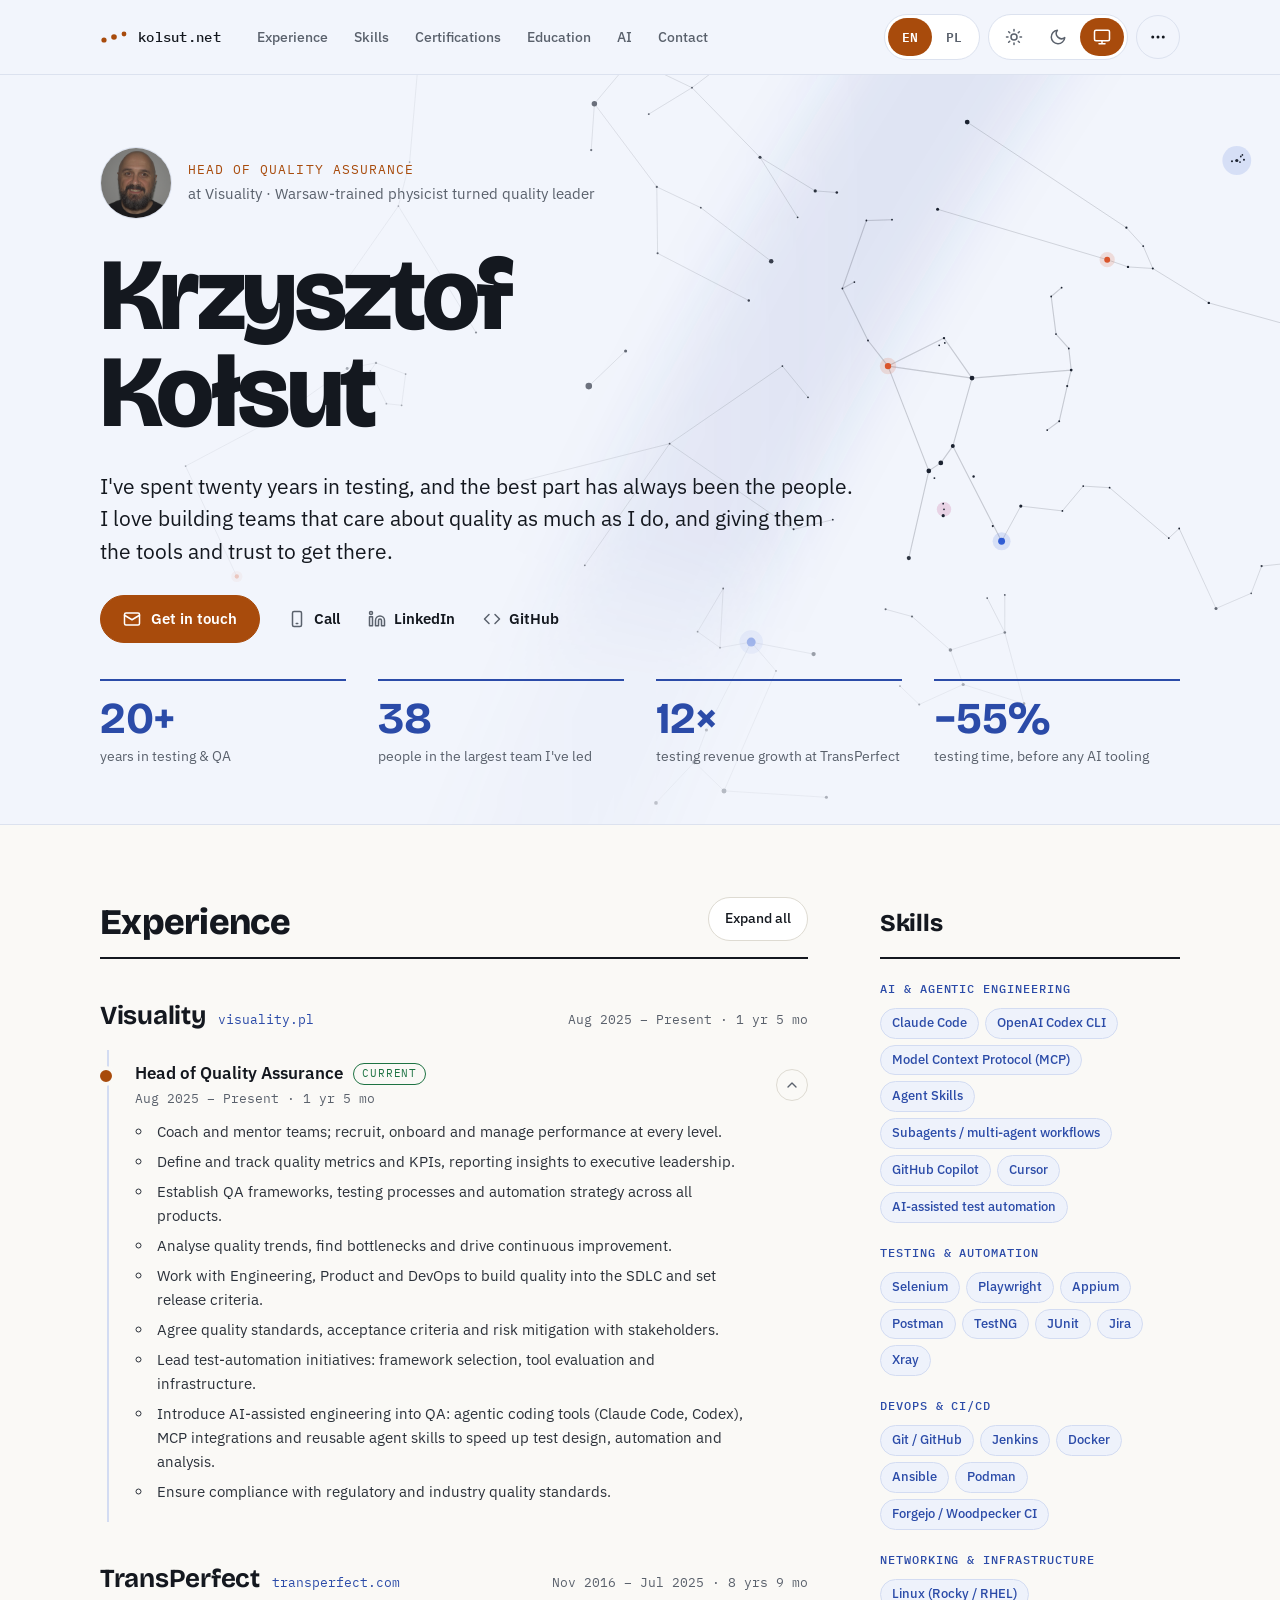
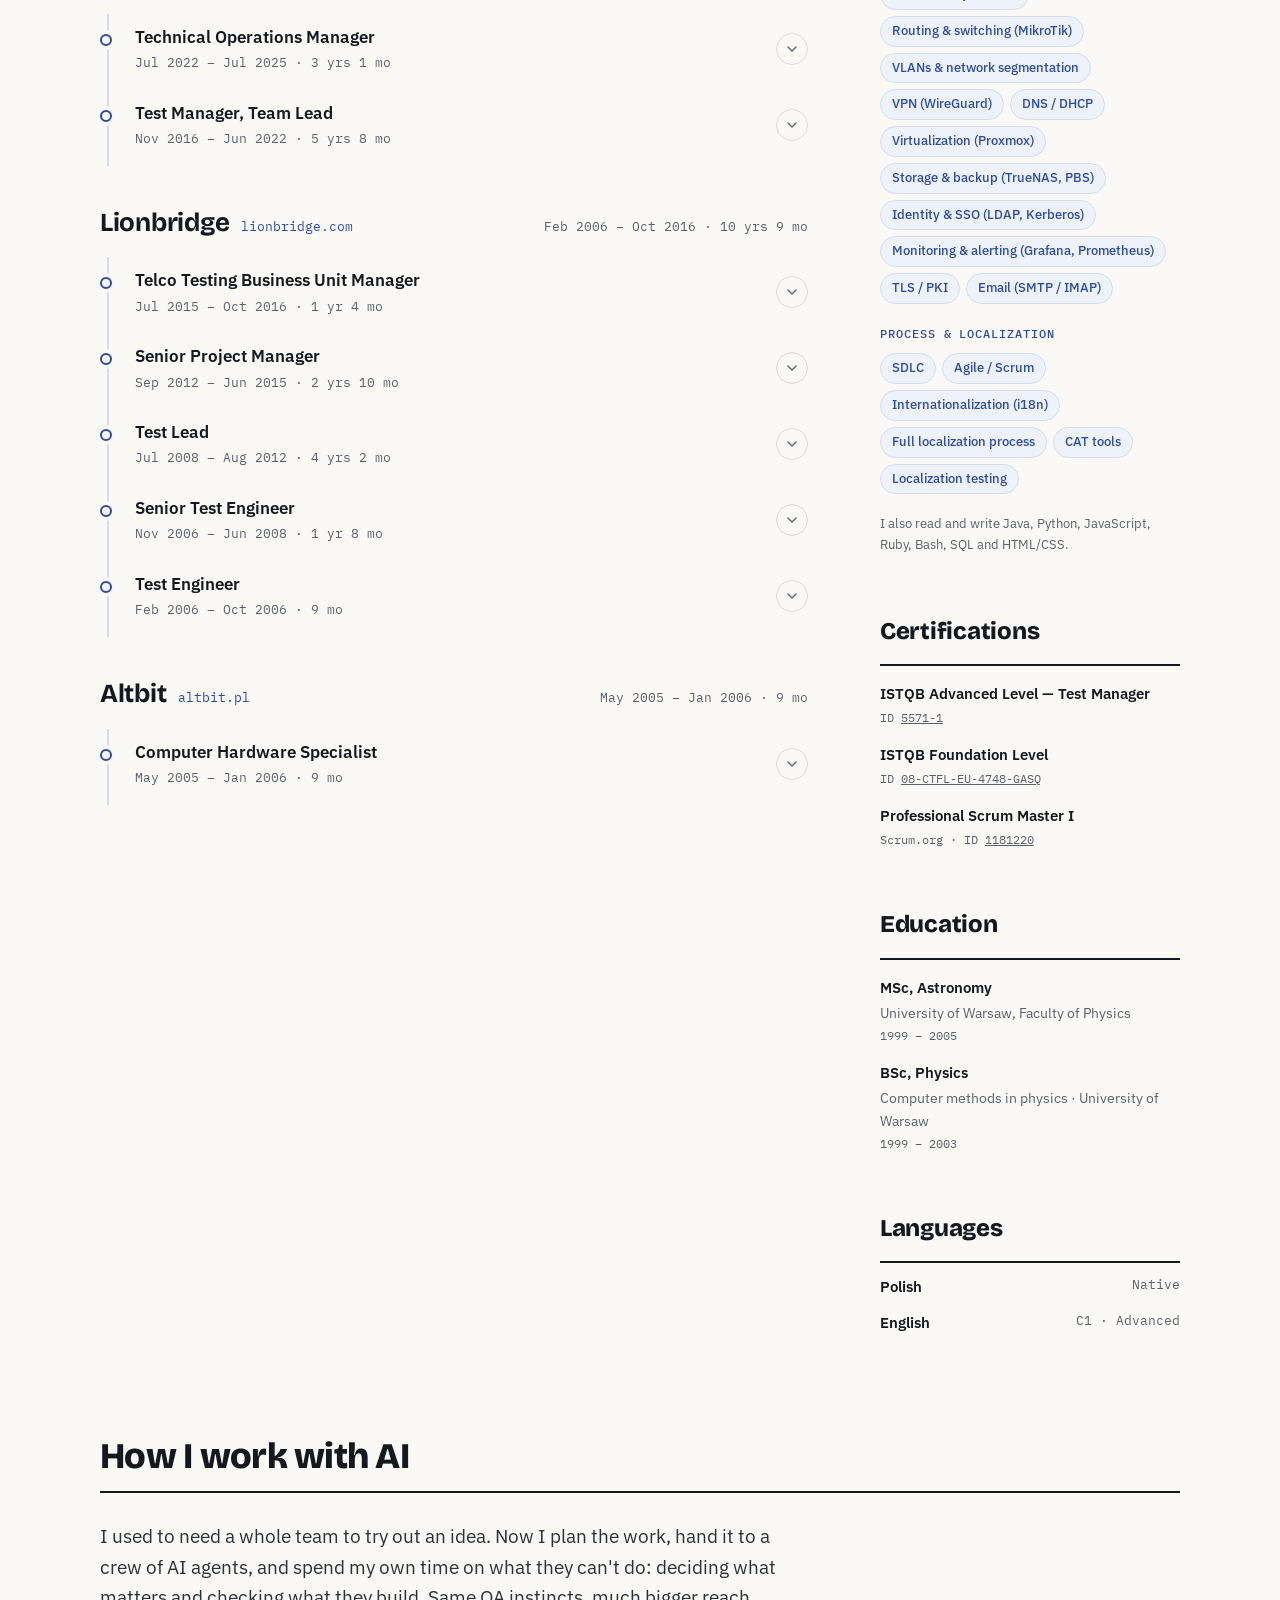
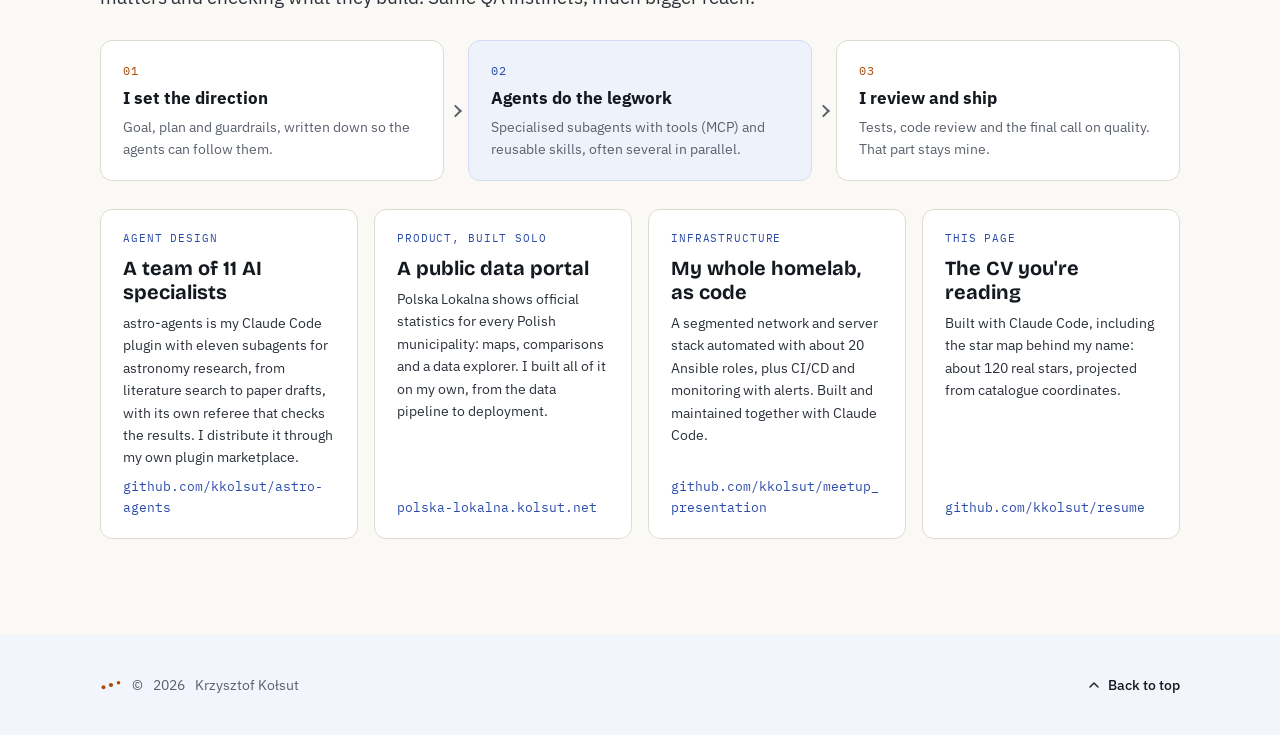
==== commit 667e8481: "add polish translation" ====
--- a/index.html
+++ b/index.html
@@ -9,9 +9,16 @@
 
     <script>
         // Apply the saved theme before first paint to avoid a flash.
+        // A ?theme= from the language switch wins (file:// pages don't share
+        // localStorage); the default is the system theme.
         (function () {
-            var pref = 'light';
-            try { pref = localStorage.getItem('theme') || 'light'; } catch (e) {}
+            var pref = 'system';
+            try { pref = localStorage.getItem('theme') || 'system'; } catch (e) {}
+            var fromUrl = new URLSearchParams(location.search).get('theme');
+            if (fromUrl === 'light' || fromUrl === 'dark' || fromUrl === 'system') {
+                pref = fromUrl;
+                try { localStorage.setItem('theme', pref); } catch (e) {}
+            }
             var dark = pref === 'dark' || (pref === 'system' && window.matchMedia('(prefers-color-scheme: dark)').matches);
             document.documentElement.setAttribute('data-theme', pref);
             document.documentElement.setAttribute('data-scheme', dark ? 'dark' : 'light');
@@ -24,6 +31,8 @@
         href="https://fonts.googleapis.com/css2?family=Bricolage+Grotesque:opsz,wght@12..96,500;12..96,700;12..96,800&family=IBM+Plex+Mono:wght@400;500;600&family=IBM+Plex+Sans:wght@400;500;600&display=swap"
         rel="stylesheet">
     <link rel="stylesheet" href="./style.css">
+    <link rel="alternate" hreflang="en" href="https://kolsut.net/">
+    <link rel="alternate" hreflang="pl" href="https://kolsut.net/pl/">
 </head>
 
 <body id="top">
@@ -47,6 +56,10 @@
                     <a href="#contact">Contact</a>
                 </nav>
                 <div class="topbar-actions">
+                    <nav class="lang-switch" aria-label="Language">
+                        <a href="index.html" hreflang="en" lang="en" aria-current="page" title="English">EN</a>
+                        <a href="pl/index.html" hreflang="pl" lang="pl" title="Polski">PL</a>
+                    </nav>
                     <div class="theme-switch" role="group" aria-label="Colour theme">
                         <button type="button" data-theme-option="light" aria-pressed="false" aria-label="Light theme" title="Light theme">
                             <svg class="icon" aria-hidden="true" width="18" height="18" viewBox="0 0 24 24"><circle cx="12" cy="12" r="4"></circle><path d="M12 2v2M12 20v2M4.9 4.9l1.4 1.4M17.7 17.7l1.4 1.4M2 12h2M20 12h2M4.9 19.1l1.4-1.4M17.7 6.3l1.4-1.4"></path></svg>
@@ -323,7 +336,6 @@
                                 <span class="chev no-print" aria-hidden="true"><svg class="icon" width="16" height="16" viewBox="0 0 24 24"><path d="m6 9 6 6 6-6"></path></svg></span>
                             </button>
                             <ul class="bullets">
-                                <li>Lead a global QA organisation of test managers, automation architects and quality engineers, and set enterprise-wide testing standards.</li>
                                 <li>Coach and mentor teams; recruit, onboard and manage performance at every level.</li>
                                 <li>Define and track quality metrics and KPIs, reporting insights to executive leadership.</li>
                                 <li>Establish QA frameworks, testing processes and automation strategy across all products.</li>
@@ -359,7 +371,6 @@
                             </button>
                             <ul class="bullets" hidden>
                                 <li>Grew the testing business from about $60k to $700k–800k in monthly revenue.</li>
-                                <li>Led a global team of up to 38 test-automation managers, leads and engineers through training, coaching and development.</li>
                                 <li>Hired dozens of people and owned recruitment, selection, training and evaluation.</li>
                                 <li>Forecast and analysed revenue growth, profitability, quality and retention; set and monitored team KPIs.</li>
                                 <li>Wrote policies, procedures and SOPs.</li>
@@ -410,6 +421,7 @@
                                 <span class="chev no-print" aria-hidden="true"><svg class="icon" width="16" height="16" viewBox="0 0 24 24"><path d="m6 9 6 6 6-6"></path></svg></span>
                             </button>
                             <ul class="bullets" hidden>
+                                <li>Led a global team of up to 38 test-automation managers, leads and engineers through training, coaching and development.</li>
                                 <li>Supervised implementation of customer requirements.</li>
                                 <li>Managed resources, recruitment, training and performance evaluation.</li>
                                 <li>Created test plans and procedures; ran testing projects to established guidelines.</li>
@@ -650,181 +662,7 @@
         </div>
     </footer>
 
-    <script>
-        (function () {
-            var root = document.documentElement;
-            var MON = ['Jan', 'Feb', 'Mar', 'Apr', 'May', 'Jun', 'Jul', 'Aug', 'Sep', 'Oct', 'Nov', 'Dec'];
-            var now = new Date();
-            var cur = [now.getFullYear(), now.getMonth() + 1];
-
-            // ---- Theme: light / dark / system ----
-            var mq = window.matchMedia('(prefers-color-scheme: dark)');
-            var themeButtons = document.querySelectorAll('[data-theme-option]');
-
-            function applyTheme(pref) {
-                var dark = pref === 'dark' || (pref === 'system' && mq.matches);
-                root.setAttribute('data-theme', pref);
-                root.setAttribute('data-scheme', dark ? 'dark' : 'light');
-                themeButtons.forEach(function (b) {
-                    b.setAttribute('aria-pressed', b.dataset.themeOption === pref ? 'true' : 'false');
-                });
-            }
-
-            themeButtons.forEach(function (b) {
-                b.addEventListener('click', function () {
-                    var pref = b.dataset.themeOption;
-                    try { localStorage.setItem('theme', pref); } catch (e) {}
-                    applyTheme(pref);
-                });
-            });
-            mq.addEventListener('change', function () {
-                if (root.getAttribute('data-theme') === 'system') applyTheme('system');
-            });
-            applyTheme(root.getAttribute('data-theme') || 'light');
-
-            // ---- Dates & durations ----
-            function parse(s) {
-                if (!s) return null;
-                var p = s.split('-');
-                return [+p[0], +p[1]];
-            }
-            function months(a, b) { return (b[0] - a[0]) * 12 + (b[1] - a[1]) + 1; }
-            function fmt(d) { return d ? MON[d[1] - 1] + ' ' + d[0] : 'Present'; }
-            function dur(m) {
-                var y = Math.floor(m / 12), r = m % 12;
-                return [y ? y + (y === 1 ? ' yr' : ' yrs') : '', r ? r + ' mo' : ''].filter(Boolean).join(' ');
-            }
-            function spanLabel(from, to) { return fmt(from) + ' – ' + fmt(to) + ' · ' + dur(months(from, to || cur)); }
-
-            var allRoles = document.querySelectorAll('.role');
-            allRoles.forEach(function (role) {
-                var from = parse(role.dataset.from), to = parse(role.dataset.to);
-                role.querySelector('[data-span]').textContent = spanLabel(from, to);
-            });
-            document.querySelectorAll('.company').forEach(function (co) {
-                var roles = co.querySelectorAll('.role');
-                var first = parse(roles[roles.length - 1].dataset.from);
-                var last = parse(roles[0].dataset.to);
-                co.querySelector('.company-head [data-span]').textContent = spanLabel(first, last);
-            });
-
-            document.getElementById('stat-years').textContent = Math.floor(months([2006, 2], cur) / 12) + '+';
-            document.getElementById('year').textContent = now.getFullYear();
-            document.getElementById('printed-on').textContent = now.getDate() + ' ' + MON[now.getMonth()] + ' ' + now.getFullYear();
-
-            // ---- Expand / collapse roles ----
-            var toggles = document.querySelectorAll('.role-toggle');
-            var toggleAll = document.getElementById('toggle-all');
-
-            function setOpen(btn, open) {
-                btn.setAttribute('aria-expanded', open ? 'true' : 'false');
-                btn.nextElementSibling.hidden = !open;
-            }
-            function allOpen() {
-                return Array.prototype.every.call(toggles, function (b) { return b.getAttribute('aria-expanded') === 'true'; });
-            }
-            function syncToggleAll() {
-                toggleAll.textContent = allOpen() ? 'Collapse all' : 'Expand all';
-            }
-
-            toggles.forEach(function (btn) {
-                btn.addEventListener('click', function () {
-                    setOpen(btn, btn.getAttribute('aria-expanded') !== 'true');
-                    syncToggleAll();
-                });
-            });
-            toggleAll.addEventListener('click', function () {
-                var open = !allOpen();
-                toggles.forEach(function (b) { setOpen(b, open); });
-                syncToggleAll();
-            });
-            syncToggleAll();
-
-            // ---- Mobile menu ----
-            var header = document.querySelector('.site-header');
-            var menuBtn = header.querySelector('.menu-btn');
-            var desktop = window.matchMedia('(min-width: 1080px)');
-
-            function setMenu(open) {
-                header.classList.toggle('open', open);
-                menuBtn.setAttribute('aria-expanded', open ? 'true' : 'false');
-                menuBtn.setAttribute('aria-label', open ? 'Close menu' : 'Open menu');
-            }
-
-            menuBtn.addEventListener('click', function () {
-                setMenu(!header.classList.contains('open'));
-            });
-            header.querySelectorAll('.topnav a').forEach(function (a) {
-                a.addEventListener('click', function () { setMenu(false); });
-            });
-            document.addEventListener('keydown', function (e) {
-                if (e.key === 'Escape' && header.classList.contains('open')) {
-                    setMenu(false);
-                    menuBtn.focus();
-                }
-            });
-            desktop.addEventListener('change', function () {
-                if (desktop.matches) setMenu(false);
-            });
-
-            // ---- More actions menu (desktop dropdown; inline in the mobile menu) ----
-            var more = header.querySelector('.more');
-            var moreBtn = more.querySelector('.more-btn');
-
-            function setMore(open) {
-                more.classList.toggle('open', open);
-                moreBtn.setAttribute('aria-expanded', open ? 'true' : 'false');
-            }
-
-            moreBtn.addEventListener('click', function () {
-                setMore(!more.classList.contains('open'));
-            });
-            document.addEventListener('click', function (e) {
-                if (!more.contains(e.target)) setMore(false);
-            });
-            document.addEventListener('keydown', function (e) {
-                if (e.key === 'Escape' && more.classList.contains('open')) {
-                    setMore(false);
-                    moreBtn.focus();
-                }
-            });
-
-            // ---- Print ----
-            document.querySelectorAll('[data-print]').forEach(function (b) {
-                b.addEventListener('click', function () {
-                    setMore(false);
-                    setMenu(false);
-                    window.print();
-                });
-            });
-
-            // ---- Copy email ----
-            var copyBtn = document.getElementById('copy-email');
-            var copyLabel = copyBtn.querySelector('.copy-label');
-            var copyTimer;
-            copyBtn.addEventListener('click', function () {
-                try { navigator.clipboard.writeText('krzysztof.kolsut@gmail.com'); } catch (e) {}
-                copyBtn.classList.add('copied');
-                copyLabel.textContent = 'Copied!';
-                clearTimeout(copyTimer);
-                copyTimer = setTimeout(function () {
-                    copyBtn.classList.remove('copied');
-                    copyLabel.textContent = 'Copy email address';
-                }, 1800);
-            });
-
-            // ---- Save contact (vCard) ----
-            document.getElementById('save-contact').addEventListener('click', function () {
-                var v = ['BEGIN:VCARD', 'VERSION:3.0', 'N:Kołsut;Krzysztof;;;', 'FN:Krzysztof Kołsut', 'TITLE:Head of Quality Assurance', 'ORG:Visuality', 'EMAIL;TYPE=INTERNET:krzysztof.kolsut@gmail.com', 'TEL;TYPE=CELL:+48502040315', 'URL:https://kolsut.net', 'END:VCARD'].join('\r\n');
-                var u = URL.createObjectURL(new Blob([v], { type: 'text/vcard' }));
-                var a = document.createElement('a');
-                a.href = u;
-                a.download = 'krzysztof-kolsut.vcf';
-                a.click();
-                setTimeout(function () { URL.revokeObjectURL(u); }, 1000);
-            });
-        })();
-    </script>
+    <script src="script.js"></script>
 </body>
 
 </html>
--- a/style.css
+++ b/style.css
@@ -335,7 +335,8 @@
     gap: 12px;
   }
 
-  .theme-switch {
+  .theme-switch,
+  .lang-switch {
     align-self: flex-start;
   }
 
@@ -422,6 +423,38 @@
   cursor: pointer;
 }
 
+.lang-switch {
+  display: flex;
+  padding: 3px;
+  border-radius: 999px;
+  border: 1px solid var(--hero-line);
+  background: var(--hero-pill);
+}
+
+.lang-switch a {
+  width: 44px;
+  height: 38px;
+  border-radius: 999px;
+  display: flex;
+  align-items: center;
+  justify-content: center;
+  color: var(--hero-muted);
+  font-family: var(--font-mono);
+  font-size: 13px;
+  font-weight: 600;
+  text-decoration: none;
+}
+
+.lang-switch a[aria-current="page"] {
+  background: var(--hero-accent);
+  color: var(--on-hero-accent);
+}
+
+/* The active option also follows <html data-theme>, which is set before
+   first paint, so it doesn't fade in when script.js sets aria-pressed. */
+:root[data-theme="light"] .theme-switch [data-theme-option="light"],
+:root[data-theme="dark"] .theme-switch [data-theme-option="dark"],
+:root[data-theme="system"] .theme-switch [data-theme-option="system"],
 .theme-switch button[aria-pressed="true"] {
   background: var(--hero-accent);
   color: var(--on-hero-accent);
@@ -1240,6 +1273,7 @@
 .more-menu button,
 .menu-btn,
 .theme-switch button,
+.lang-switch a,
 .topnav a,
 .chev,
 .to-top {
@@ -1277,7 +1311,8 @@
     background: var(--accent-tint);
   }
 
-  .theme-switch button:not([aria-pressed="true"]):hover {
+  .theme-switch button:not([aria-pressed="true"]):hover,
+  .lang-switch a:not([aria-current="page"]):hover {
     color: var(--hero-ink);
     background: var(--accent-tint);
   }
@@ -1438,7 +1473,7 @@
      first lines below them (padding cancelled by a negative margin) and are
      unbreakable: if that room isn't left on the page, the heading moves on. */
   .section-head,
-  .role-toggle,
+  .role-main,
   .side-section h2 {
     break-inside: avoid;
     page-break-inside: avoid;
@@ -1459,9 +1494,6 @@
     background-position: 0 calc(100% - 120px);
   }
 
-  .company {
-    margin-bottom: 20px;
-  }
 
   .company-name a {
     color: var(--accent);
@@ -1473,20 +1505,29 @@
     display: block;
   }
 
-  /* Company name + first job form one unbreakable block
-     (Firefox doesn't support break-after: avoid). */
+  /* Roles may run onto the next page (bullets never split), so long jobs
+     don't leave half-empty pages. Headings reserve room for what follows
+     instead (Firefox doesn't support break-after: avoid).
+     Company wrappers are dissolved: Firefox won't move an unbreakable
+     heading to the next page when it is its container's first child. */
+  .company,
   .company-lead {
-    display: block;
+    display: contents;
+  }
+
+  .company-lead + .roles {
+    margin-top: 0;
+  }
+
+  /* Unbreakable, with padding that reserves room for the first role's
+     title block (cancelled by the negative margin), so a company name
+     never ends a page on its own. */
+  .company-head {
     break-inside: avoid;
     page-break-inside: avoid;
-  }
-
-  .company-lead + .roles {
-    margin-top: 0;
-  }
-
-  .company-head {
-    margin-bottom: 8px;
+    margin-top: 20px;
+    padding-bottom: 158px;
+    margin-bottom: -150px;
   }
 
   .company-name {
@@ -1498,17 +1539,22 @@
     margin-top: 8px;
   }
 
-  /* Each job (title + bullets) stays on one page. */
-  .role {
-    break-inside: avoid;
-    page-break-inside: avoid;
-  }
-
+  /* Firefox can't break a page right after a <button>, which pushed whole
+     roles to the next page. In print the toggle button is dissolved and
+     its inner block carries the title, the reserved room and the dot. */
   .role-toggle {
+    display: contents;
+  }
+
+  .role-main {
     display: block;
-    min-height: 0;
+    position: relative;
     padding: 6px 0 46px;
     margin-bottom: -40px;
+  }
+
+  .role-main > .meta {
+    display: block;
   }
 
   .bullets li {
@@ -1516,8 +1562,35 @@
     page-break-inside: avoid;
   }
 
+  /* No bottom padding on roles: when only a role's padding overflows a
+     page, Firefox moves the whole role instead of trimming it (margins are
+     trimmed at a page break, so .bullets' bottom margin does the spacing). */
+  .role {
+    padding-bottom: 0;
+  }
+
+  /* The timeline dot sits on the role title, so it moves with the title
+     when a role starts on the next page. */
   .role::before {
+    display: none;
+  }
+
+  .role-main::before {
+    content: "";
+    position: absolute;
+    left: -35px;
     top: 14px;
+    width: 12px;
+    height: 12px;
+    border-radius: 50%;
+    border: 2px solid var(--blue);
+    background: var(--bg);
+    box-shadow: 0 0 0 4px var(--bg);
+  }
+
+  .role.current .role-main::before {
+    border-color: var(--accent);
+    background: var(--accent);
   }
 
   .bullets,
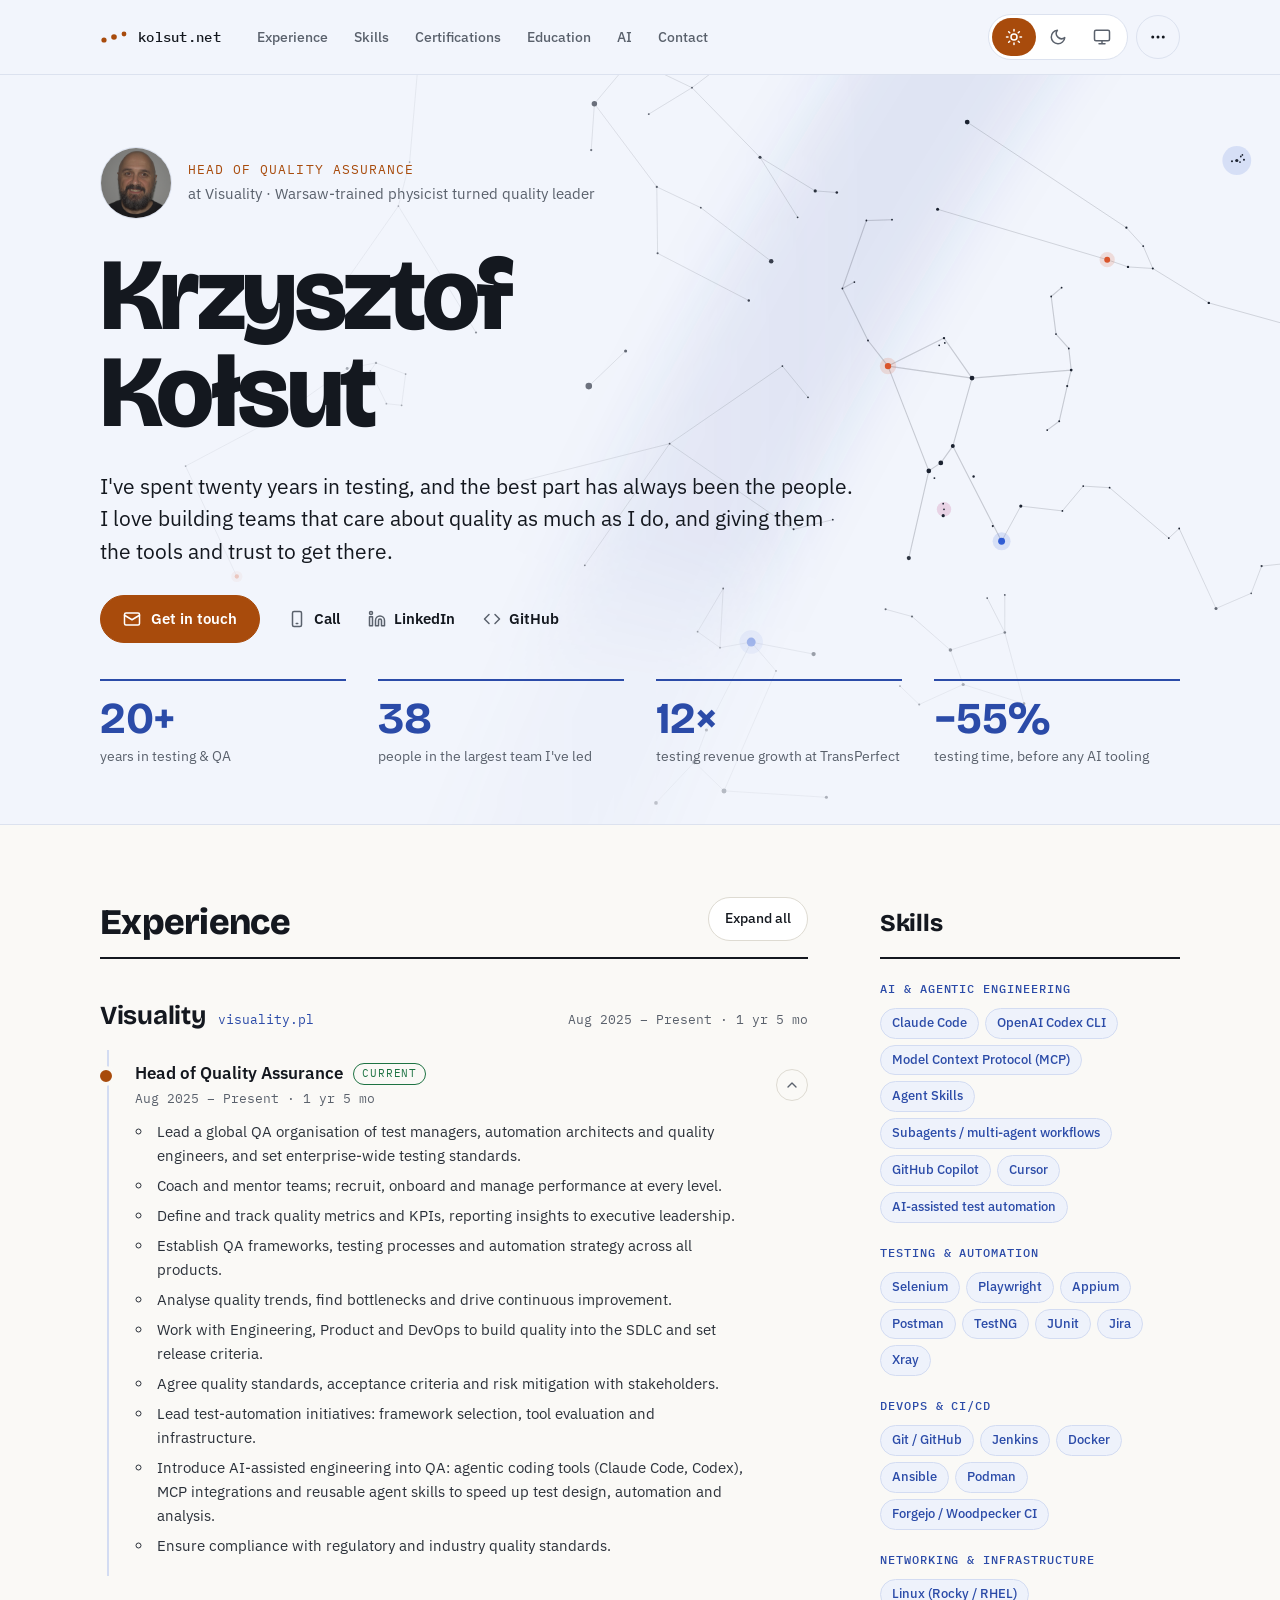
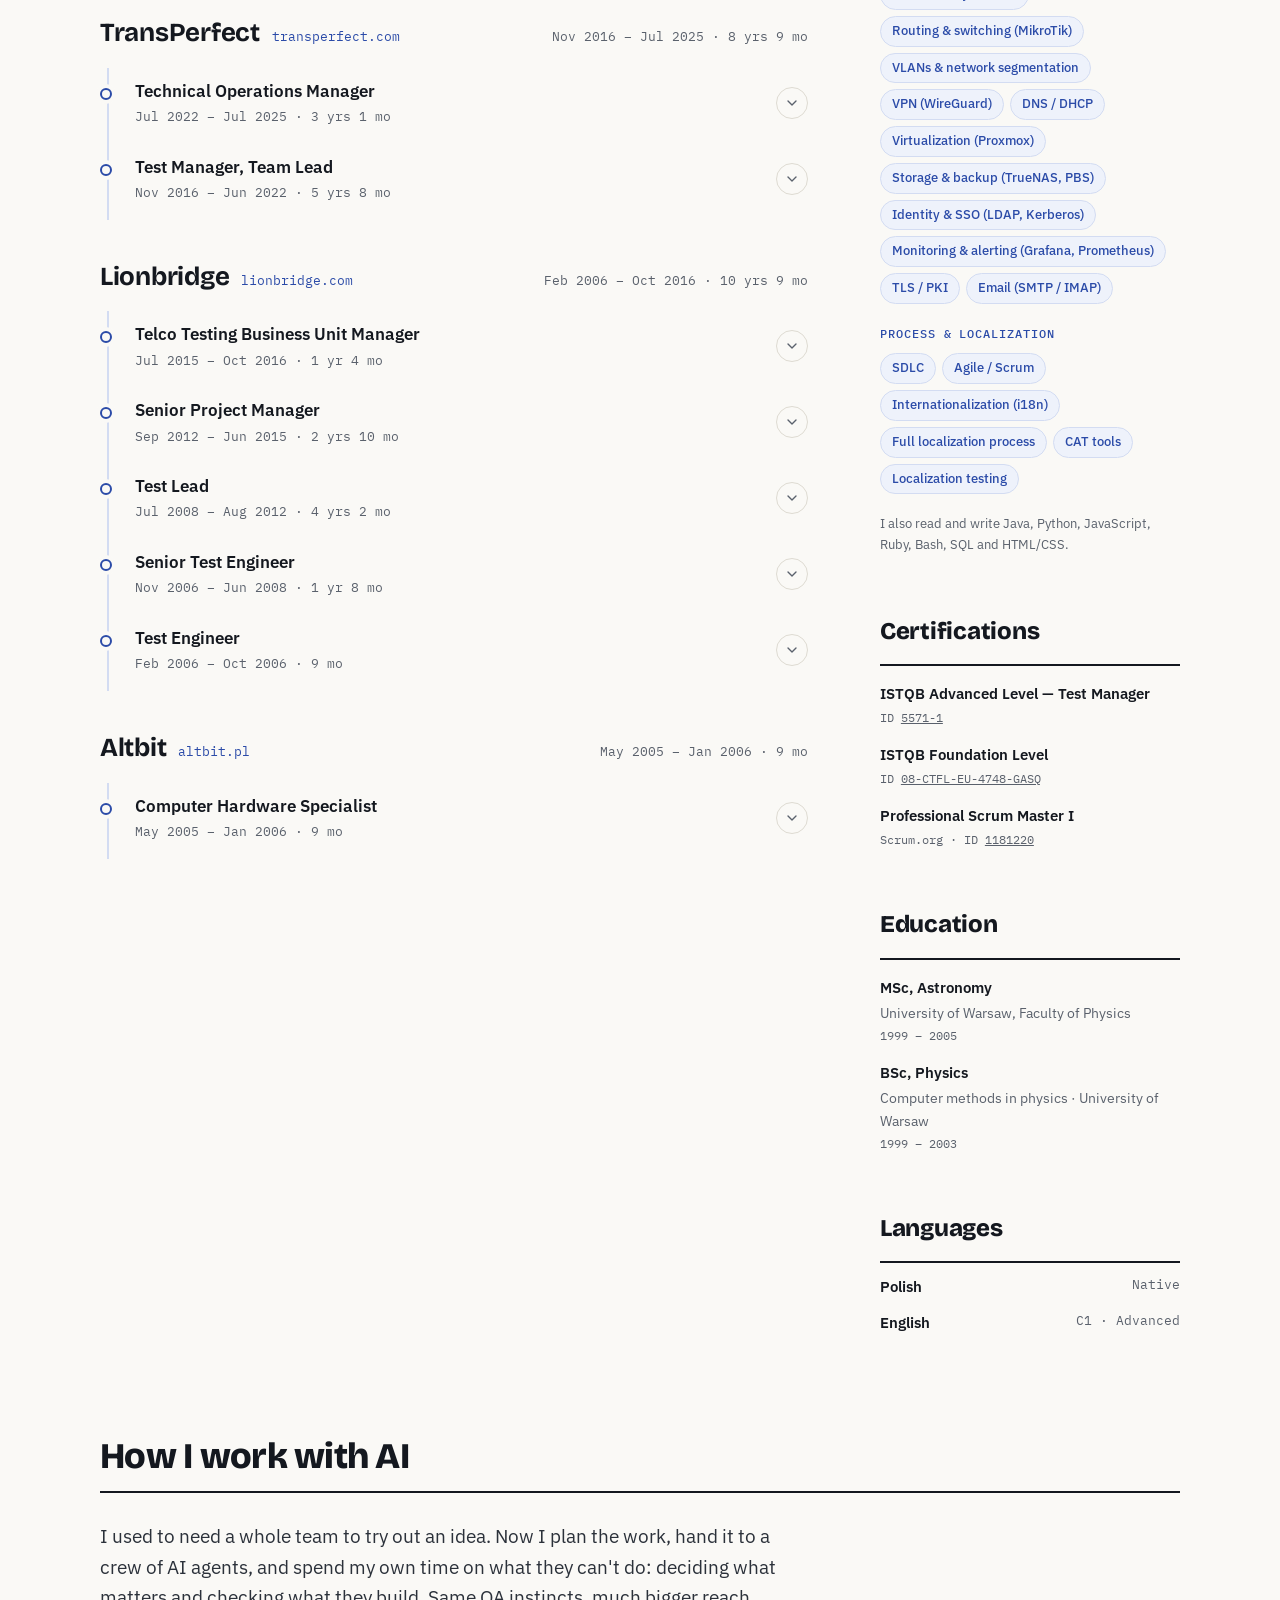
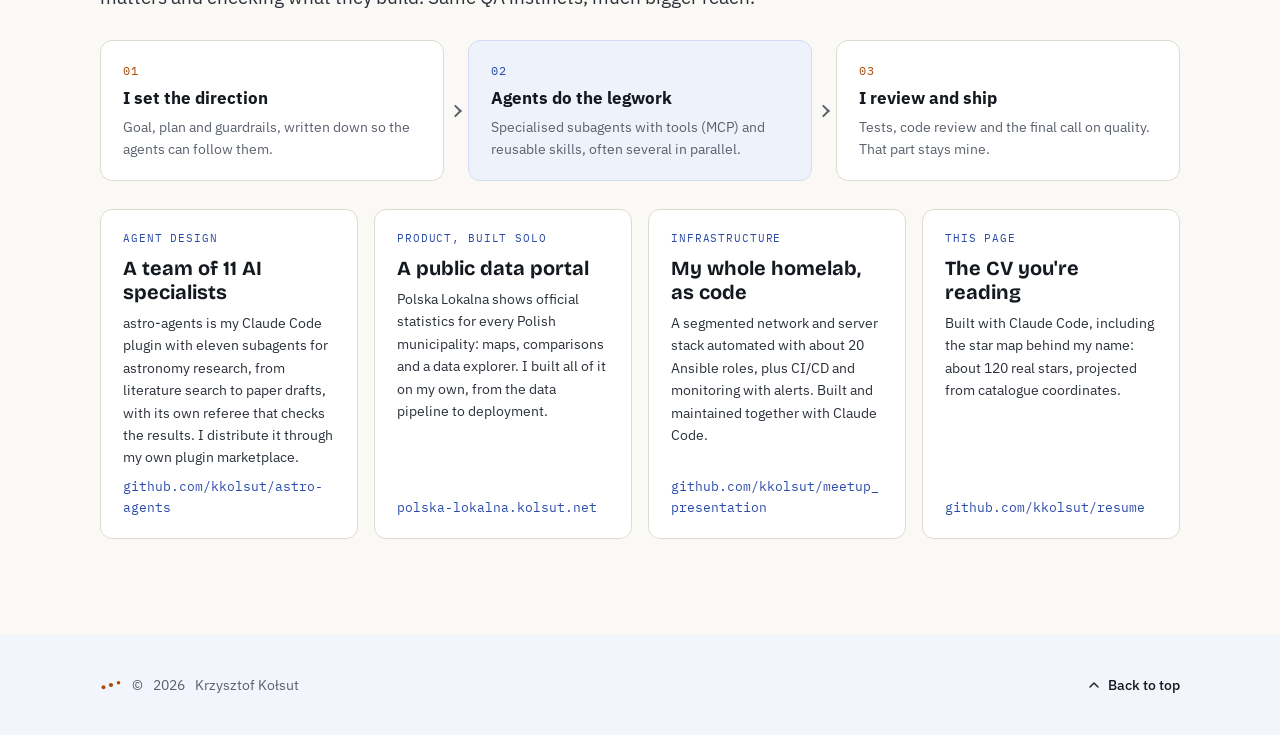
==== commit a9220697: "Merge pull request #19 from kkolsut/fix/feedback Fix/feedback" ====
--- a/index.html
+++ b/index.html
@@ -9,16 +9,9 @@
 
     <script>
         // Apply the saved theme before first paint to avoid a flash.
-        // A ?theme= from the language switch wins (file:// pages don't share
-        // localStorage); the default is the system theme.
         (function () {
-            var pref = 'system';
-            try { pref = localStorage.getItem('theme') || 'system'; } catch (e) {}
-            var fromUrl = new URLSearchParams(location.search).get('theme');
-            if (fromUrl === 'light' || fromUrl === 'dark' || fromUrl === 'system') {
-                pref = fromUrl;
-                try { localStorage.setItem('theme', pref); } catch (e) {}
-            }
+            var pref = 'light';
+            try { pref = localStorage.getItem('theme') || 'light'; } catch (e) {}
             var dark = pref === 'dark' || (pref === 'system' && window.matchMedia('(prefers-color-scheme: dark)').matches);
             document.documentElement.setAttribute('data-theme', pref);
             document.documentElement.setAttribute('data-scheme', dark ? 'dark' : 'light');
@@ -31,8 +24,6 @@
         href="https://fonts.googleapis.com/css2?family=Bricolage+Grotesque:opsz,wght@12..96,500;12..96,700;12..96,800&family=IBM+Plex+Mono:wght@400;500;600&family=IBM+Plex+Sans:wght@400;500;600&display=swap"
         rel="stylesheet">
     <link rel="stylesheet" href="./style.css">
-    <link rel="alternate" hreflang="en" href="https://kolsut.net/">
-    <link rel="alternate" hreflang="pl" href="https://kolsut.net/pl/">
 </head>
 
 <body id="top">
@@ -56,10 +47,6 @@
                     <a href="#contact">Contact</a>
                 </nav>
                 <div class="topbar-actions">
-                    <nav class="lang-switch" aria-label="Language">
-                        <a href="index.html" hreflang="en" lang="en" aria-current="page" title="English">EN</a>
-                        <a href="pl/index.html" hreflang="pl" lang="pl" title="Polski">PL</a>
-                    </nav>
                     <div class="theme-switch" role="group" aria-label="Colour theme">
                         <button type="button" data-theme-option="light" aria-pressed="false" aria-label="Light theme" title="Light theme">
                             <svg class="icon" aria-hidden="true" width="18" height="18" viewBox="0 0 24 24"><circle cx="12" cy="12" r="4"></circle><path d="M12 2v2M12 20v2M4.9 4.9l1.4 1.4M17.7 17.7l1.4 1.4M2 12h2M20 12h2M4.9 19.1l1.4-1.4M17.7 6.3l1.4-1.4"></path></svg>
@@ -336,6 +323,7 @@
                                 <span class="chev no-print" aria-hidden="true"><svg class="icon" width="16" height="16" viewBox="0 0 24 24"><path d="m6 9 6 6 6-6"></path></svg></span>
                             </button>
                             <ul class="bullets">
+                                <li>Lead a global QA organisation of test managers, automation architects and quality engineers, and set enterprise-wide testing standards.</li>
                                 <li>Coach and mentor teams; recruit, onboard and manage performance at every level.</li>
                                 <li>Define and track quality metrics and KPIs, reporting insights to executive leadership.</li>
                                 <li>Establish QA frameworks, testing processes and automation strategy across all products.</li>
@@ -371,6 +359,7 @@
                             </button>
                             <ul class="bullets" hidden>
                                 <li>Grew the testing business from about $60k to $700k–800k in monthly revenue.</li>
+                                <li>Led a global team of up to 38 test-automation managers, leads and engineers through training, coaching and development.</li>
                                 <li>Hired dozens of people and owned recruitment, selection, training and evaluation.</li>
                                 <li>Forecast and analysed revenue growth, profitability, quality and retention; set and monitored team KPIs.</li>
                                 <li>Wrote policies, procedures and SOPs.</li>
@@ -421,7 +410,6 @@
                                 <span class="chev no-print" aria-hidden="true"><svg class="icon" width="16" height="16" viewBox="0 0 24 24"><path d="m6 9 6 6 6-6"></path></svg></span>
                             </button>
                             <ul class="bullets" hidden>
-                                <li>Led a global team of up to 38 test-automation managers, leads and engineers through training, coaching and development.</li>
                                 <li>Supervised implementation of customer requirements.</li>
                                 <li>Managed resources, recruitment, training and performance evaluation.</li>
                                 <li>Created test plans and procedures; ran testing projects to established guidelines.</li>
@@ -662,7 +650,181 @@
         </div>
     </footer>
 
-    <script src="script.js"></script>
+    <script>
+        (function () {
+            var root = document.documentElement;
+            var MON = ['Jan', 'Feb', 'Mar', 'Apr', 'May', 'Jun', 'Jul', 'Aug', 'Sep', 'Oct', 'Nov', 'Dec'];
+            var now = new Date();
+            var cur = [now.getFullYear(), now.getMonth() + 1];
+
+            // ---- Theme: light / dark / system ----
+            var mq = window.matchMedia('(prefers-color-scheme: dark)');
+            var themeButtons = document.querySelectorAll('[data-theme-option]');
+
+            function applyTheme(pref) {
+                var dark = pref === 'dark' || (pref === 'system' && mq.matches);
+                root.setAttribute('data-theme', pref);
+                root.setAttribute('data-scheme', dark ? 'dark' : 'light');
+                themeButtons.forEach(function (b) {
+                    b.setAttribute('aria-pressed', b.dataset.themeOption === pref ? 'true' : 'false');
+                });
+            }
+
+            themeButtons.forEach(function (b) {
+                b.addEventListener('click', function () {
+                    var pref = b.dataset.themeOption;
+                    try { localStorage.setItem('theme', pref); } catch (e) {}
+                    applyTheme(pref);
+                });
+            });
+            mq.addEventListener('change', function () {
+                if (root.getAttribute('data-theme') === 'system') applyTheme('system');
+            });
+            applyTheme(root.getAttribute('data-theme') || 'light');
+
+            // ---- Dates & durations ----
+            function parse(s) {
+                if (!s) return null;
+                var p = s.split('-');
+                return [+p[0], +p[1]];
+            }
+            function months(a, b) { return (b[0] - a[0]) * 12 + (b[1] - a[1]) + 1; }
+            function fmt(d) { return d ? MON[d[1] - 1] + ' ' + d[0] : 'Present'; }
+            function dur(m) {
+                var y = Math.floor(m / 12), r = m % 12;
+                return [y ? y + (y === 1 ? ' yr' : ' yrs') : '', r ? r + ' mo' : ''].filter(Boolean).join(' ');
+            }
+            function spanLabel(from, to) { return fmt(from) + ' – ' + fmt(to) + ' · ' + dur(months(from, to || cur)); }
+
+            var allRoles = document.querySelectorAll('.role');
+            allRoles.forEach(function (role) {
+                var from = parse(role.dataset.from), to = parse(role.dataset.to);
+                role.querySelector('[data-span]').textContent = spanLabel(from, to);
+            });
+            document.querySelectorAll('.company').forEach(function (co) {
+                var roles = co.querySelectorAll('.role');
+                var first = parse(roles[roles.length - 1].dataset.from);
+                var last = parse(roles[0].dataset.to);
+                co.querySelector('.company-head [data-span]').textContent = spanLabel(first, last);
+            });
+
+            document.getElementById('stat-years').textContent = Math.floor(months([2006, 2], cur) / 12) + '+';
+            document.getElementById('year').textContent = now.getFullYear();
+            document.getElementById('printed-on').textContent = now.getDate() + ' ' + MON[now.getMonth()] + ' ' + now.getFullYear();
+
+            // ---- Expand / collapse roles ----
+            var toggles = document.querySelectorAll('.role-toggle');
+            var toggleAll = document.getElementById('toggle-all');
+
+            function setOpen(btn, open) {
+                btn.setAttribute('aria-expanded', open ? 'true' : 'false');
+                btn.nextElementSibling.hidden = !open;
+            }
+            function allOpen() {
+                return Array.prototype.every.call(toggles, function (b) { return b.getAttribute('aria-expanded') === 'true'; });
+            }
+            function syncToggleAll() {
+                toggleAll.textContent = allOpen() ? 'Collapse all' : 'Expand all';
+            }
+
+            toggles.forEach(function (btn) {
+                btn.addEventListener('click', function () {
+                    setOpen(btn, btn.getAttribute('aria-expanded') !== 'true');
+                    syncToggleAll();
+                });
+            });
+            toggleAll.addEventListener('click', function () {
+                var open = !allOpen();
+                toggles.forEach(function (b) { setOpen(b, open); });
+                syncToggleAll();
+            });
+            syncToggleAll();
+
+            // ---- Mobile menu ----
+            var header = document.querySelector('.site-header');
+            var menuBtn = header.querySelector('.menu-btn');
+            var desktop = window.matchMedia('(min-width: 1080px)');
+
+            function setMenu(open) {
+                header.classList.toggle('open', open);
+                menuBtn.setAttribute('aria-expanded', open ? 'true' : 'false');
+                menuBtn.setAttribute('aria-label', open ? 'Close menu' : 'Open menu');
+            }
+
+            menuBtn.addEventListener('click', function () {
+                setMenu(!header.classList.contains('open'));
+            });
+            header.querySelectorAll('.topnav a').forEach(function (a) {
+                a.addEventListener('click', function () { setMenu(false); });
+            });
+            document.addEventListener('keydown', function (e) {
+                if (e.key === 'Escape' && header.classList.contains('open')) {
+                    setMenu(false);
+                    menuBtn.focus();
+                }
+            });
+            desktop.addEventListener('change', function () {
+                if (desktop.matches) setMenu(false);
+            });
+
+            // ---- More actions menu (desktop dropdown; inline in the mobile menu) ----
+            var more = header.querySelector('.more');
+            var moreBtn = more.querySelector('.more-btn');
+
+            function setMore(open) {
+                more.classList.toggle('open', open);
+                moreBtn.setAttribute('aria-expanded', open ? 'true' : 'false');
+            }
+
+            moreBtn.addEventListener('click', function () {
+                setMore(!more.classList.contains('open'));
+            });
+            document.addEventListener('click', function (e) {
+                if (!more.contains(e.target)) setMore(false);
+            });
+            document.addEventListener('keydown', function (e) {
+                if (e.key === 'Escape' && more.classList.contains('open')) {
+                    setMore(false);
+                    moreBtn.focus();
+                }
+            });
+
+            // ---- Print ----
+            document.querySelectorAll('[data-print]').forEach(function (b) {
+                b.addEventListener('click', function () {
+                    setMore(false);
+                    setMenu(false);
+                    window.print();
+                });
+            });
+
+            // ---- Copy email ----
+            var copyBtn = document.getElementById('copy-email');
+            var copyLabel = copyBtn.querySelector('.copy-label');
+            var copyTimer;
+            copyBtn.addEventListener('click', function () {
+                try { navigator.clipboard.writeText('krzysztof.kolsut@gmail.com'); } catch (e) {}
+                copyBtn.classList.add('copied');
+                copyLabel.textContent = 'Copied!';
+                clearTimeout(copyTimer);
+                copyTimer = setTimeout(function () {
+                    copyBtn.classList.remove('copied');
+                    copyLabel.textContent = 'Copy email address';
+                }, 1800);
+            });
+
+            // ---- Save contact (vCard) ----
+            document.getElementById('save-contact').addEventListener('click', function () {
+                var v = ['BEGIN:VCARD', 'VERSION:3.0', 'N:Kołsut;Krzysztof;;;', 'FN:Krzysztof Kołsut', 'TITLE:Head of Quality Assurance', 'ORG:Visuality', 'EMAIL;TYPE=INTERNET:krzysztof.kolsut@gmail.com', 'TEL;TYPE=CELL:+48502040315', 'URL:https://kolsut.net', 'END:VCARD'].join('\r\n');
+                var u = URL.createObjectURL(new Blob([v], { type: 'text/vcard' }));
+                var a = document.createElement('a');
+                a.href = u;
+                a.download = 'krzysztof-kolsut.vcf';
+                a.click();
+                setTimeout(function () { URL.revokeObjectURL(u); }, 1000);
+            });
+        })();
+    </script>
 </body>
 
 </html>
--- a/style.css
+++ b/style.css
@@ -335,8 +335,7 @@
     gap: 12px;
   }
 
-  .theme-switch,
-  .lang-switch {
+  .theme-switch {
     align-self: flex-start;
   }
 
@@ -423,38 +422,6 @@
   cursor: pointer;
 }
 
-.lang-switch {
-  display: flex;
-  padding: 3px;
-  border-radius: 999px;
-  border: 1px solid var(--hero-line);
-  background: var(--hero-pill);
-}
-
-.lang-switch a {
-  width: 44px;
-  height: 38px;
-  border-radius: 999px;
-  display: flex;
-  align-items: center;
-  justify-content: center;
-  color: var(--hero-muted);
-  font-family: var(--font-mono);
-  font-size: 13px;
-  font-weight: 600;
-  text-decoration: none;
-}
-
-.lang-switch a[aria-current="page"] {
-  background: var(--hero-accent);
-  color: var(--on-hero-accent);
-}
-
-/* The active option also follows <html data-theme>, which is set before
-   first paint, so it doesn't fade in when script.js sets aria-pressed. */
-:root[data-theme="light"] .theme-switch [data-theme-option="light"],
-:root[data-theme="dark"] .theme-switch [data-theme-option="dark"],
-:root[data-theme="system"] .theme-switch [data-theme-option="system"],
 .theme-switch button[aria-pressed="true"] {
   background: var(--hero-accent);
   color: var(--on-hero-accent);
@@ -1273,7 +1240,6 @@
 .more-menu button,
 .menu-btn,
 .theme-switch button,
-.lang-switch a,
 .topnav a,
 .chev,
 .to-top {
@@ -1311,8 +1277,7 @@
     background: var(--accent-tint);
   }
 
-  .theme-switch button:not([aria-pressed="true"]):hover,
-  .lang-switch a:not([aria-current="page"]):hover {
+  .theme-switch button:not([aria-pressed="true"]):hover {
     color: var(--hero-ink);
     background: var(--accent-tint);
   }
@@ -1473,7 +1438,7 @@
      first lines below them (padding cancelled by a negative margin) and are
      unbreakable: if that room isn't left on the page, the heading moves on. */
   .section-head,
-  .role-main,
+  .role-toggle,
   .side-section h2 {
     break-inside: avoid;
     page-break-inside: avoid;
@@ -1494,6 +1459,9 @@
     background-position: 0 calc(100% - 120px);
   }
 
+  .company {
+    margin-bottom: 20px;
+  }
 
   .company-name a {
     color: var(--accent);
@@ -1505,29 +1473,20 @@
     display: block;
   }
 
-  /* Roles may run onto the next page (bullets never split), so long jobs
-     don't leave half-empty pages. Headings reserve room for what follows
-     instead (Firefox doesn't support break-after: avoid).
-     Company wrappers are dissolved: Firefox won't move an unbreakable
-     heading to the next page when it is its container's first child. */
-  .company,
+  /* Company name + first job form one unbreakable block
+     (Firefox doesn't support break-after: avoid). */
   .company-lead {
-    display: contents;
+    display: block;
+    break-inside: avoid;
+    page-break-inside: avoid;
   }
 
   .company-lead + .roles {
     margin-top: 0;
   }
 
-  /* Unbreakable, with padding that reserves room for the first role's
-     title block (cancelled by the negative margin), so a company name
-     never ends a page on its own. */
   .company-head {
-    break-inside: avoid;
-    page-break-inside: avoid;
-    margin-top: 20px;
-    padding-bottom: 158px;
-    margin-bottom: -150px;
+    margin-bottom: 8px;
   }
 
   .company-name {
@@ -1539,22 +1498,17 @@
     margin-top: 8px;
   }
 
-  /* Firefox can't break a page right after a <button>, which pushed whole
-     roles to the next page. In print the toggle button is dissolved and
-     its inner block carries the title, the reserved room and the dot. */
+  /* Each job (title + bullets) stays on one page. */
+  .role {
+    break-inside: avoid;
+    page-break-inside: avoid;
+  }
+
   .role-toggle {
-    display: contents;
-  }
-
-  .role-main {
     display: block;
-    position: relative;
+    min-height: 0;
     padding: 6px 0 46px;
     margin-bottom: -40px;
-  }
-
-  .role-main > .meta {
-    display: block;
   }
 
   .bullets li {
@@ -1562,35 +1516,8 @@
     page-break-inside: avoid;
   }
 
-  /* No bottom padding on roles: when only a role's padding overflows a
-     page, Firefox moves the whole role instead of trimming it (margins are
-     trimmed at a page break, so .bullets' bottom margin does the spacing). */
-  .role {
-    padding-bottom: 0;
-  }
-
-  /* The timeline dot sits on the role title, so it moves with the title
-     when a role starts on the next page. */
   .role::before {
-    display: none;
-  }
-
-  .role-main::before {
-    content: "";
-    position: absolute;
-    left: -35px;
     top: 14px;
-    width: 12px;
-    height: 12px;
-    border-radius: 50%;
-    border: 2px solid var(--blue);
-    background: var(--bg);
-    box-shadow: 0 0 0 4px var(--bg);
-  }
-
-  .role.current .role-main::before {
-    border-color: var(--accent);
-    background: var(--accent);
   }
 
   .bullets,
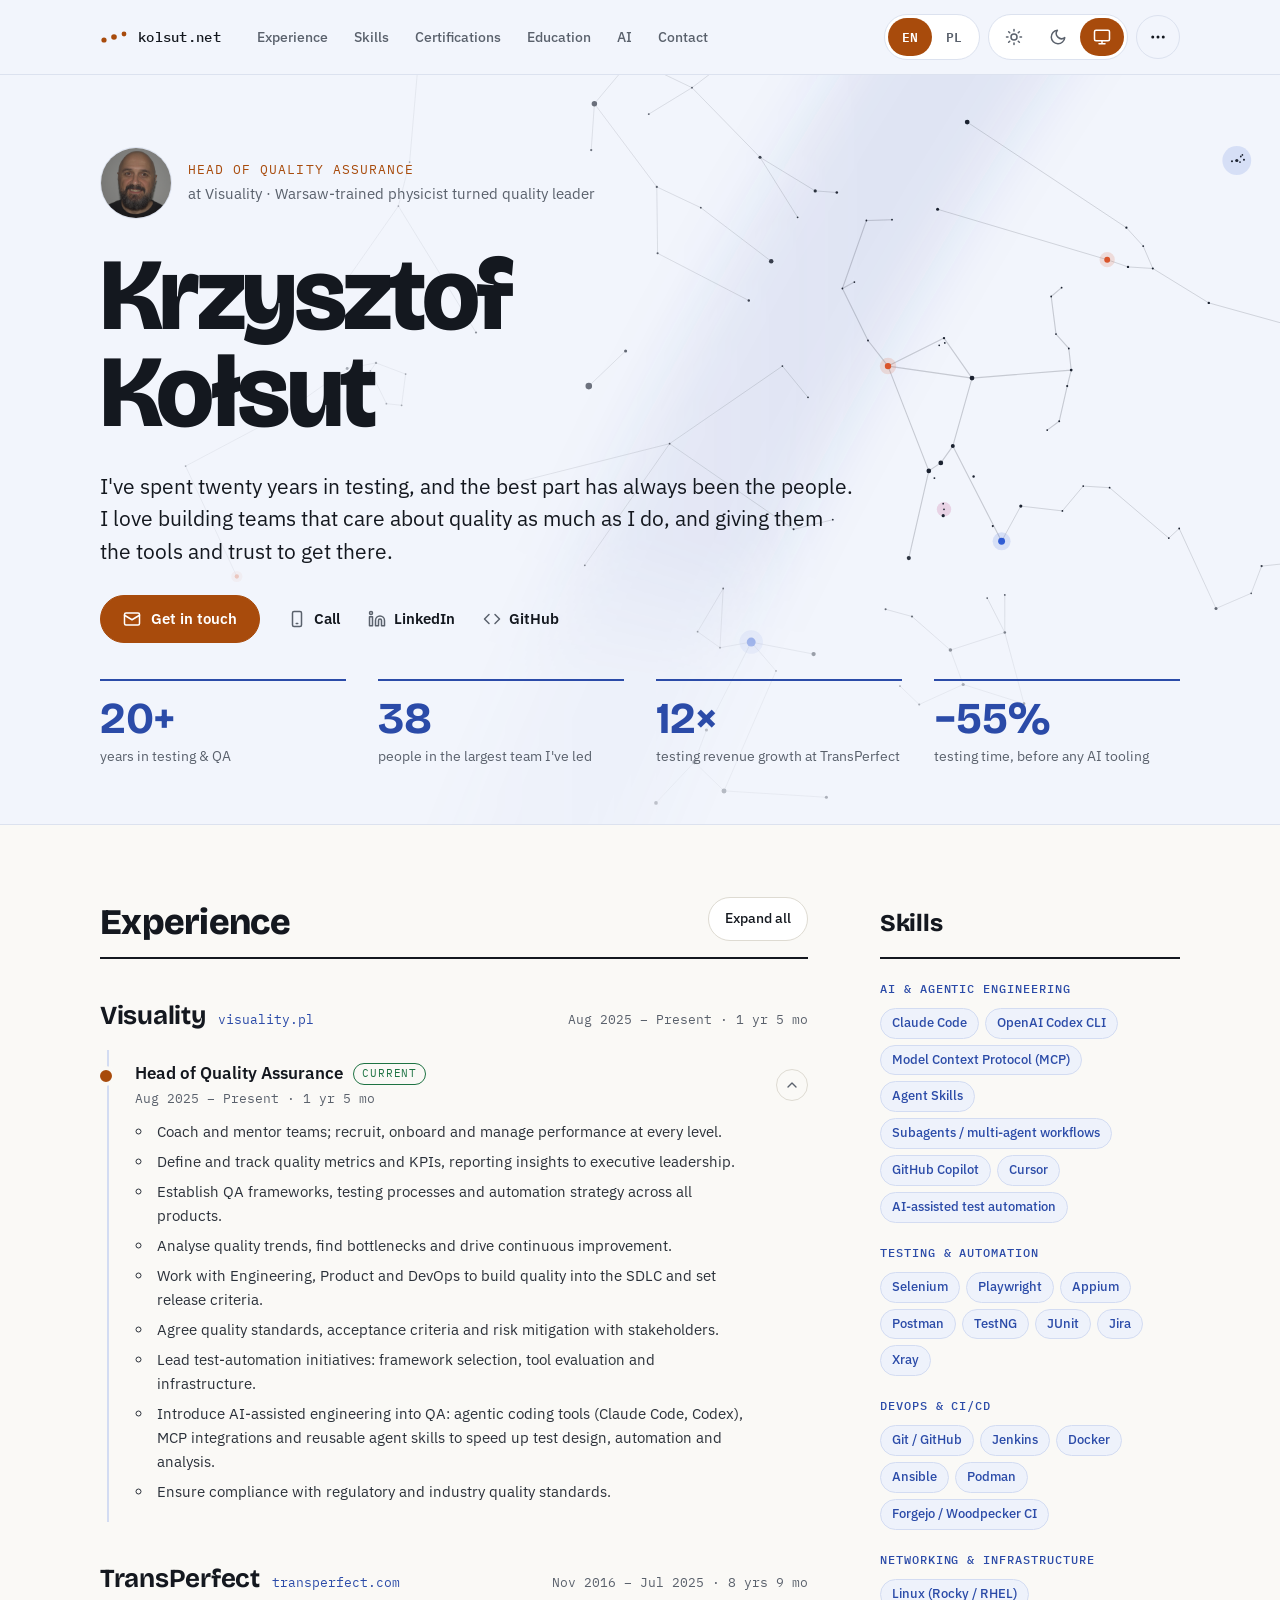
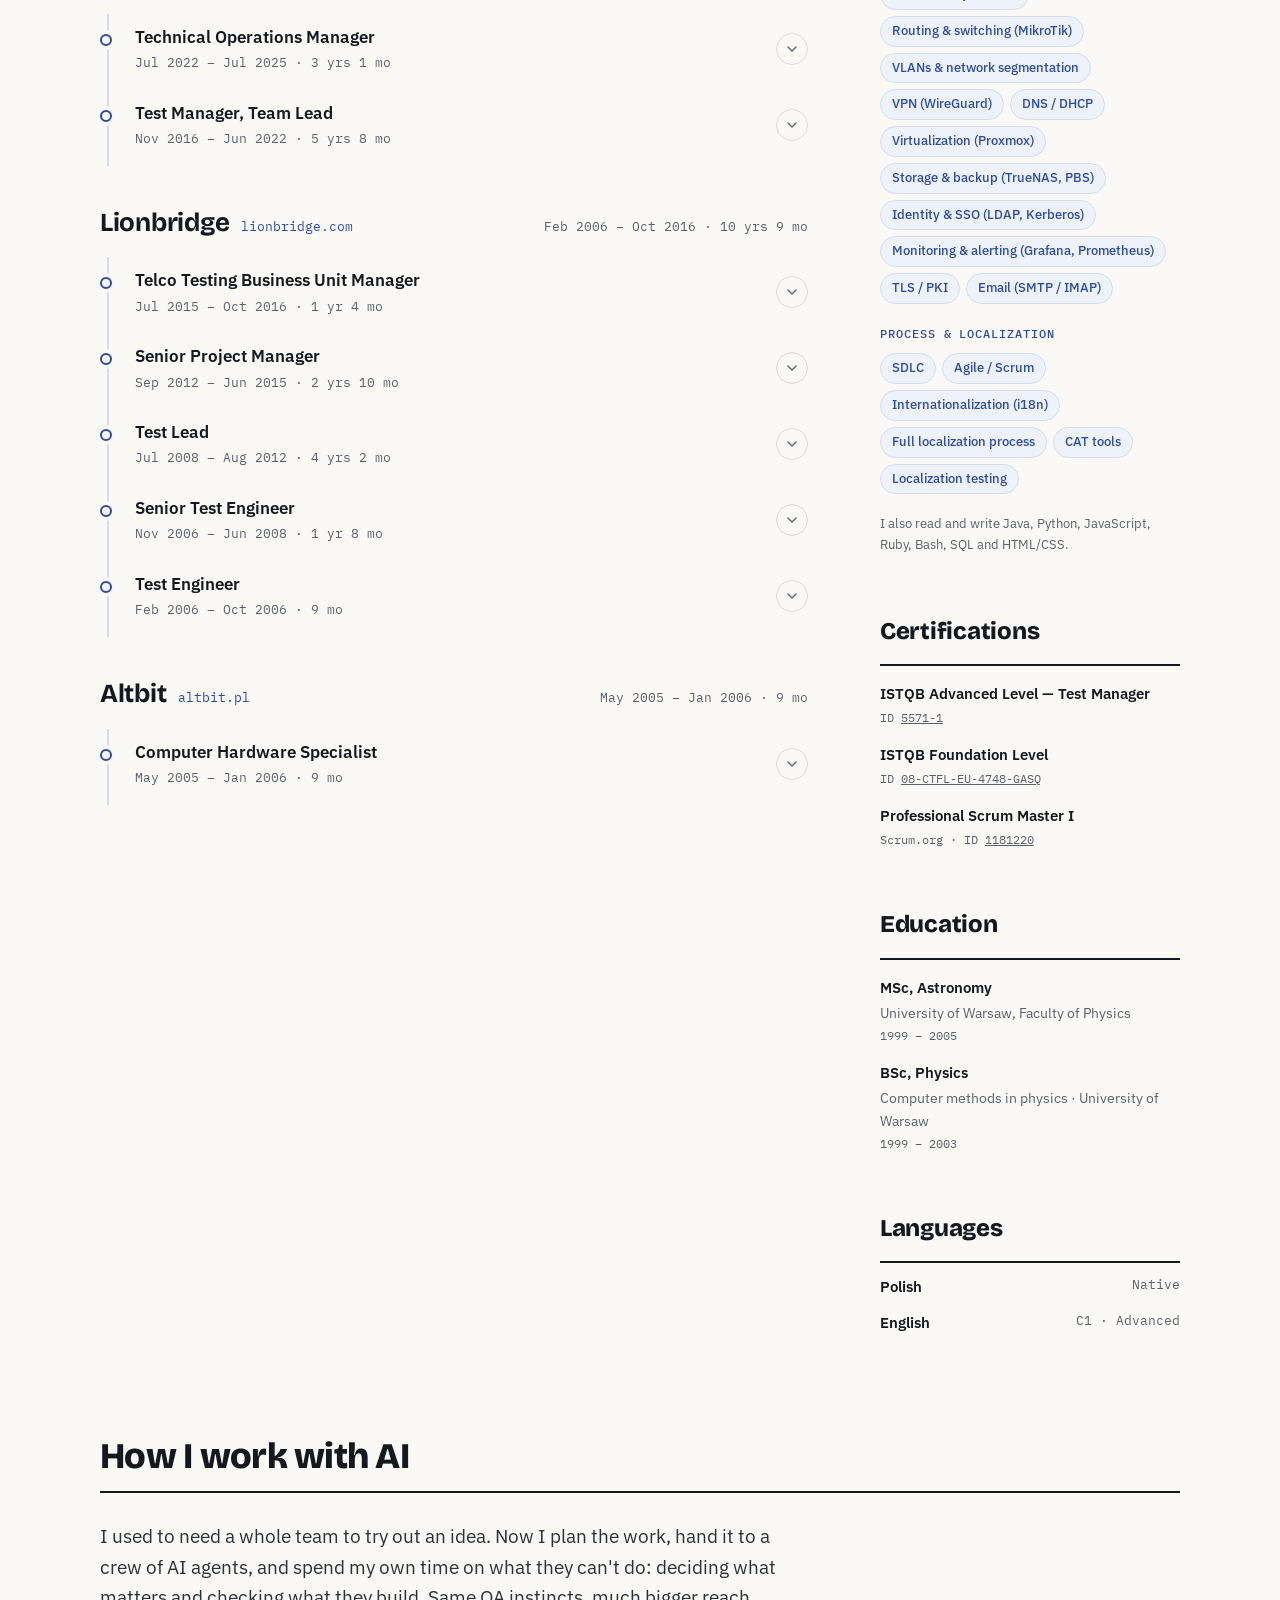
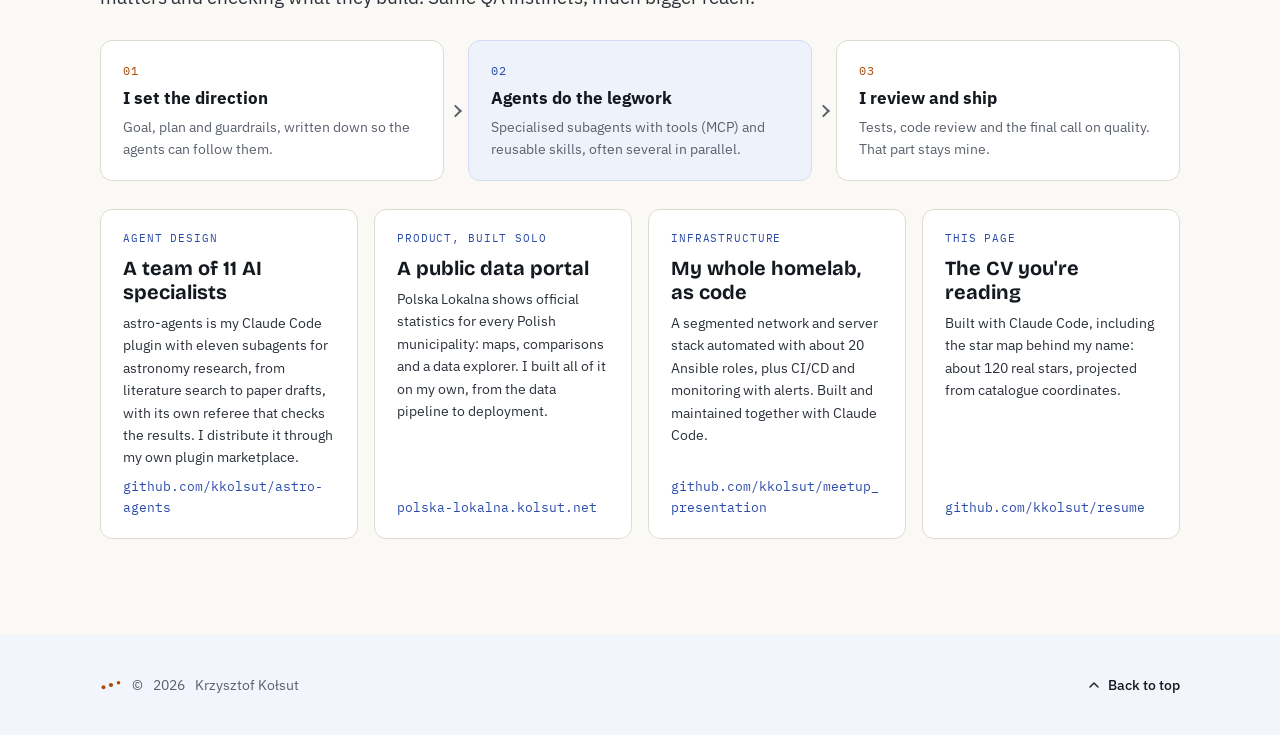
==== commit be25c60a: "Merge pull request #20 from kkolsut/feature/polish-translation add polish translation" ====
--- a/index.html
+++ b/index.html
@@ -9,9 +9,16 @@
 
     <script>
         // Apply the saved theme before first paint to avoid a flash.
+        // A ?theme= from the language switch wins (file:// pages don't share
+        // localStorage); the default is the system theme.
         (function () {
-            var pref = 'light';
-            try { pref = localStorage.getItem('theme') || 'light'; } catch (e) {}
+            var pref = 'system';
+            try { pref = localStorage.getItem('theme') || 'system'; } catch (e) {}
+            var fromUrl = new URLSearchParams(location.search).get('theme');
+            if (fromUrl === 'light' || fromUrl === 'dark' || fromUrl === 'system') {
+                pref = fromUrl;
+                try { localStorage.setItem('theme', pref); } catch (e) {}
+            }
             var dark = pref === 'dark' || (pref === 'system' && window.matchMedia('(prefers-color-scheme: dark)').matches);
             document.documentElement.setAttribute('data-theme', pref);
             document.documentElement.setAttribute('data-scheme', dark ? 'dark' : 'light');
@@ -24,6 +31,8 @@
         href="https://fonts.googleapis.com/css2?family=Bricolage+Grotesque:opsz,wght@12..96,500;12..96,700;12..96,800&family=IBM+Plex+Mono:wght@400;500;600&family=IBM+Plex+Sans:wght@400;500;600&display=swap"
         rel="stylesheet">
     <link rel="stylesheet" href="./style.css">
+    <link rel="alternate" hreflang="en" href="https://kolsut.net/">
+    <link rel="alternate" hreflang="pl" href="https://kolsut.net/pl/">
 </head>
 
 <body id="top">
@@ -47,6 +56,10 @@
                     <a href="#contact">Contact</a>
                 </nav>
                 <div class="topbar-actions">
+                    <nav class="lang-switch" aria-label="Language">
+                        <a href="index.html" hreflang="en" lang="en" aria-current="page" title="English">EN</a>
+                        <a href="pl/index.html" hreflang="pl" lang="pl" title="Polski">PL</a>
+                    </nav>
                     <div class="theme-switch" role="group" aria-label="Colour theme">
                         <button type="button" data-theme-option="light" aria-pressed="false" aria-label="Light theme" title="Light theme">
                             <svg class="icon" aria-hidden="true" width="18" height="18" viewBox="0 0 24 24"><circle cx="12" cy="12" r="4"></circle><path d="M12 2v2M12 20v2M4.9 4.9l1.4 1.4M17.7 17.7l1.4 1.4M2 12h2M20 12h2M4.9 19.1l1.4-1.4M17.7 6.3l1.4-1.4"></path></svg>
@@ -323,7 +336,6 @@
                                 <span class="chev no-print" aria-hidden="true"><svg class="icon" width="16" height="16" viewBox="0 0 24 24"><path d="m6 9 6 6 6-6"></path></svg></span>
                             </button>
                             <ul class="bullets">
-                                <li>Lead a global QA organisation of test managers, automation architects and quality engineers, and set enterprise-wide testing standards.</li>
                                 <li>Coach and mentor teams; recruit, onboard and manage performance at every level.</li>
                                 <li>Define and track quality metrics and KPIs, reporting insights to executive leadership.</li>
                                 <li>Establish QA frameworks, testing processes and automation strategy across all products.</li>
@@ -359,7 +371,6 @@
                             </button>
                             <ul class="bullets" hidden>
                                 <li>Grew the testing business from about $60k to $700k–800k in monthly revenue.</li>
-                                <li>Led a global team of up to 38 test-automation managers, leads and engineers through training, coaching and development.</li>
                                 <li>Hired dozens of people and owned recruitment, selection, training and evaluation.</li>
                                 <li>Forecast and analysed revenue growth, profitability, quality and retention; set and monitored team KPIs.</li>
                                 <li>Wrote policies, procedures and SOPs.</li>
@@ -410,6 +421,7 @@
                                 <span class="chev no-print" aria-hidden="true"><svg class="icon" width="16" height="16" viewBox="0 0 24 24"><path d="m6 9 6 6 6-6"></path></svg></span>
                             </button>
                             <ul class="bullets" hidden>
+                                <li>Led a global team of up to 38 test-automation managers, leads and engineers through training, coaching and development.</li>
                                 <li>Supervised implementation of customer requirements.</li>
                                 <li>Managed resources, recruitment, training and performance evaluation.</li>
                                 <li>Created test plans and procedures; ran testing projects to established guidelines.</li>
@@ -650,181 +662,7 @@
         </div>
     </footer>
 
-    <script>
-        (function () {
-            var root = document.documentElement;
-            var MON = ['Jan', 'Feb', 'Mar', 'Apr', 'May', 'Jun', 'Jul', 'Aug', 'Sep', 'Oct', 'Nov', 'Dec'];
-            var now = new Date();
-            var cur = [now.getFullYear(), now.getMonth() + 1];
-
-            // ---- Theme: light / dark / system ----
-            var mq = window.matchMedia('(prefers-color-scheme: dark)');
-            var themeButtons = document.querySelectorAll('[data-theme-option]');
-
-            function applyTheme(pref) {
-                var dark = pref === 'dark' || (pref === 'system' && mq.matches);
-                root.setAttribute('data-theme', pref);
-                root.setAttribute('data-scheme', dark ? 'dark' : 'light');
-                themeButtons.forEach(function (b) {
-                    b.setAttribute('aria-pressed', b.dataset.themeOption === pref ? 'true' : 'false');
-                });
-            }
-
-            themeButtons.forEach(function (b) {
-                b.addEventListener('click', function () {
-                    var pref = b.dataset.themeOption;
-                    try { localStorage.setItem('theme', pref); } catch (e) {}
-                    applyTheme(pref);
-                });
-            });
-            mq.addEventListener('change', function () {
-                if (root.getAttribute('data-theme') === 'system') applyTheme('system');
-            });
-            applyTheme(root.getAttribute('data-theme') || 'light');
-
-            // ---- Dates & durations ----
-            function parse(s) {
-                if (!s) return null;
-                var p = s.split('-');
-                return [+p[0], +p[1]];
-            }
-            function months(a, b) { return (b[0] - a[0]) * 12 + (b[1] - a[1]) + 1; }
-            function fmt(d) { return d ? MON[d[1] - 1] + ' ' + d[0] : 'Present'; }
-            function dur(m) {
-                var y = Math.floor(m / 12), r = m % 12;
-                return [y ? y + (y === 1 ? ' yr' : ' yrs') : '', r ? r + ' mo' : ''].filter(Boolean).join(' ');
-            }
-            function spanLabel(from, to) { return fmt(from) + ' – ' + fmt(to) + ' · ' + dur(months(from, to || cur)); }
-
-            var allRoles = document.querySelectorAll('.role');
-            allRoles.forEach(function (role) {
-                var from = parse(role.dataset.from), to = parse(role.dataset.to);
-                role.querySelector('[data-span]').textContent = spanLabel(from, to);
-            });
-            document.querySelectorAll('.company').forEach(function (co) {
-                var roles = co.querySelectorAll('.role');
-                var first = parse(roles[roles.length - 1].dataset.from);
-                var last = parse(roles[0].dataset.to);
-                co.querySelector('.company-head [data-span]').textContent = spanLabel(first, last);
-            });
-
-            document.getElementById('stat-years').textContent = Math.floor(months([2006, 2], cur) / 12) + '+';
-            document.getElementById('year').textContent = now.getFullYear();
-            document.getElementById('printed-on').textContent = now.getDate() + ' ' + MON[now.getMonth()] + ' ' + now.getFullYear();
-
-            // ---- Expand / collapse roles ----
-            var toggles = document.querySelectorAll('.role-toggle');
-            var toggleAll = document.getElementById('toggle-all');
-
-            function setOpen(btn, open) {
-                btn.setAttribute('aria-expanded', open ? 'true' : 'false');
-                btn.nextElementSibling.hidden = !open;
-            }
-            function allOpen() {
-                return Array.prototype.every.call(toggles, function (b) { return b.getAttribute('aria-expanded') === 'true'; });
-            }
-            function syncToggleAll() {
-                toggleAll.textContent = allOpen() ? 'Collapse all' : 'Expand all';
-            }
-
-            toggles.forEach(function (btn) {
-                btn.addEventListener('click', function () {
-                    setOpen(btn, btn.getAttribute('aria-expanded') !== 'true');
-                    syncToggleAll();
-                });
-            });
-            toggleAll.addEventListener('click', function () {
-                var open = !allOpen();
-                toggles.forEach(function (b) { setOpen(b, open); });
-                syncToggleAll();
-            });
-            syncToggleAll();
-
-            // ---- Mobile menu ----
-            var header = document.querySelector('.site-header');
-            var menuBtn = header.querySelector('.menu-btn');
-            var desktop = window.matchMedia('(min-width: 1080px)');
-
-            function setMenu(open) {
-                header.classList.toggle('open', open);
-                menuBtn.setAttribute('aria-expanded', open ? 'true' : 'false');
-                menuBtn.setAttribute('aria-label', open ? 'Close menu' : 'Open menu');
-            }
-
-            menuBtn.addEventListener('click', function () {
-                setMenu(!header.classList.contains('open'));
-            });
-            header.querySelectorAll('.topnav a').forEach(function (a) {
-                a.addEventListener('click', function () { setMenu(false); });
-            });
-            document.addEventListener('keydown', function (e) {
-                if (e.key === 'Escape' && header.classList.contains('open')) {
-                    setMenu(false);
-                    menuBtn.focus();
-                }
-            });
-            desktop.addEventListener('change', function () {
-                if (desktop.matches) setMenu(false);
-            });
-
-            // ---- More actions menu (desktop dropdown; inline in the mobile menu) ----
-            var more = header.querySelector('.more');
-            var moreBtn = more.querySelector('.more-btn');
-
-            function setMore(open) {
-                more.classList.toggle('open', open);
-                moreBtn.setAttribute('aria-expanded', open ? 'true' : 'false');
-            }
-
-            moreBtn.addEventListener('click', function () {
-                setMore(!more.classList.contains('open'));
-            });
-            document.addEventListener('click', function (e) {
-                if (!more.contains(e.target)) setMore(false);
-            });
-            document.addEventListener('keydown', function (e) {
-                if (e.key === 'Escape' && more.classList.contains('open')) {
-                    setMore(false);
-                    moreBtn.focus();
-                }
-            });
-
-            // ---- Print ----
-            document.querySelectorAll('[data-print]').forEach(function (b) {
-                b.addEventListener('click', function () {
-                    setMore(false);
-                    setMenu(false);
-                    window.print();
-                });
-            });
-
-            // ---- Copy email ----
-            var copyBtn = document.getElementById('copy-email');
-            var copyLabel = copyBtn.querySelector('.copy-label');
-            var copyTimer;
-            copyBtn.addEventListener('click', function () {
-                try { navigator.clipboard.writeText('krzysztof.kolsut@gmail.com'); } catch (e) {}
-                copyBtn.classList.add('copied');
-                copyLabel.textContent = 'Copied!';
-                clearTimeout(copyTimer);
-                copyTimer = setTimeout(function () {
-                    copyBtn.classList.remove('copied');
-                    copyLabel.textContent = 'Copy email address';
-                }, 1800);
-            });
-
-            // ---- Save contact (vCard) ----
-            document.getElementById('save-contact').addEventListener('click', function () {
-                var v = ['BEGIN:VCARD', 'VERSION:3.0', 'N:Kołsut;Krzysztof;;;', 'FN:Krzysztof Kołsut', 'TITLE:Head of Quality Assurance', 'ORG:Visuality', 'EMAIL;TYPE=INTERNET:krzysztof.kolsut@gmail.com', 'TEL;TYPE=CELL:+48502040315', 'URL:https://kolsut.net', 'END:VCARD'].join('\r\n');
-                var u = URL.createObjectURL(new Blob([v], { type: 'text/vcard' }));
-                var a = document.createElement('a');
-                a.href = u;
-                a.download = 'krzysztof-kolsut.vcf';
-                a.click();
-                setTimeout(function () { URL.revokeObjectURL(u); }, 1000);
-            });
-        })();
-    </script>
+    <script src="script.js"></script>
 </body>
 
 </html>
--- a/style.css
+++ b/style.css
@@ -335,7 +335,8 @@
     gap: 12px;
   }
 
-  .theme-switch {
+  .theme-switch,
+  .lang-switch {
     align-self: flex-start;
   }
 
@@ -422,6 +423,38 @@
   cursor: pointer;
 }
 
+.lang-switch {
+  display: flex;
+  padding: 3px;
+  border-radius: 999px;
+  border: 1px solid var(--hero-line);
+  background: var(--hero-pill);
+}
+
+.lang-switch a {
+  width: 44px;
+  height: 38px;
+  border-radius: 999px;
+  display: flex;
+  align-items: center;
+  justify-content: center;
+  color: var(--hero-muted);
+  font-family: var(--font-mono);
+  font-size: 13px;
+  font-weight: 600;
+  text-decoration: none;
+}
+
+.lang-switch a[aria-current="page"] {
+  background: var(--hero-accent);
+  color: var(--on-hero-accent);
+}
+
+/* The active option also follows <html data-theme>, which is set before
+   first paint, so it doesn't fade in when script.js sets aria-pressed. */
+:root[data-theme="light"] .theme-switch [data-theme-option="light"],
+:root[data-theme="dark"] .theme-switch [data-theme-option="dark"],
+:root[data-theme="system"] .theme-switch [data-theme-option="system"],
 .theme-switch button[aria-pressed="true"] {
   background: var(--hero-accent);
   color: var(--on-hero-accent);
@@ -1240,6 +1273,7 @@
 .more-menu button,
 .menu-btn,
 .theme-switch button,
+.lang-switch a,
 .topnav a,
 .chev,
 .to-top {
@@ -1277,7 +1311,8 @@
     background: var(--accent-tint);
   }
 
-  .theme-switch button:not([aria-pressed="true"]):hover {
+  .theme-switch button:not([aria-pressed="true"]):hover,
+  .lang-switch a:not([aria-current="page"]):hover {
     color: var(--hero-ink);
     background: var(--accent-tint);
   }
@@ -1438,7 +1473,7 @@
      first lines below them (padding cancelled by a negative margin) and are
      unbreakable: if that room isn't left on the page, the heading moves on. */
   .section-head,
-  .role-toggle,
+  .role-main,
   .side-section h2 {
     break-inside: avoid;
     page-break-inside: avoid;
@@ -1459,9 +1494,6 @@
     background-position: 0 calc(100% - 120px);
   }
 
-  .company {
-    margin-bottom: 20px;
-  }
 
   .company-name a {
     color: var(--accent);
@@ -1473,20 +1505,29 @@
     display: block;
   }
 
-  /* Company name + first job form one unbreakable block
-     (Firefox doesn't support break-after: avoid). */
+  /* Roles may run onto the next page (bullets never split), so long jobs
+     don't leave half-empty pages. Headings reserve room for what follows
+     instead (Firefox doesn't support break-after: avoid).
+     Company wrappers are dissolved: Firefox won't move an unbreakable
+     heading to the next page when it is its container's first child. */
+  .company,
   .company-lead {
-    display: block;
+    display: contents;
+  }
+
+  .company-lead + .roles {
+    margin-top: 0;
+  }
+
+  /* Unbreakable, with padding that reserves room for the first role's
+     title block (cancelled by the negative margin), so a company name
+     never ends a page on its own. */
+  .company-head {
     break-inside: avoid;
     page-break-inside: avoid;
-  }
-
-  .company-lead + .roles {
-    margin-top: 0;
-  }
-
-  .company-head {
-    margin-bottom: 8px;
+    margin-top: 20px;
+    padding-bottom: 158px;
+    margin-bottom: -150px;
   }
 
   .company-name {
@@ -1498,17 +1539,22 @@
     margin-top: 8px;
   }
 
-  /* Each job (title + bullets) stays on one page. */
-  .role {
-    break-inside: avoid;
-    page-break-inside: avoid;
-  }
-
+  /* Firefox can't break a page right after a <button>, which pushed whole
+     roles to the next page. In print the toggle button is dissolved and
+     its inner block carries the title, the reserved room and the dot. */
   .role-toggle {
+    display: contents;
+  }
+
+  .role-main {
     display: block;
-    min-height: 0;
+    position: relative;
     padding: 6px 0 46px;
     margin-bottom: -40px;
+  }
+
+  .role-main > .meta {
+    display: block;
   }
 
   .bullets li {
@@ -1516,8 +1562,35 @@
     page-break-inside: avoid;
   }
 
+  /* No bottom padding on roles: when only a role's padding overflows a
+     page, Firefox moves the whole role instead of trimming it (margins are
+     trimmed at a page break, so .bullets' bottom margin does the spacing). */
+  .role {
+    padding-bottom: 0;
+  }
+
+  /* The timeline dot sits on the role title, so it moves with the title
+     when a role starts on the next page. */
   .role::before {
+    display: none;
+  }
+
+  .role-main::before {
+    content: "";
+    position: absolute;
+    left: -35px;
     top: 14px;
+    width: 12px;
+    height: 12px;
+    border-radius: 50%;
+    border: 2px solid var(--blue);
+    background: var(--bg);
+    box-shadow: 0 0 0 4px var(--bg);
+  }
+
+  .role.current .role-main::before {
+    border-color: var(--accent);
+    background: var(--accent);
   }
 
   .bullets,
